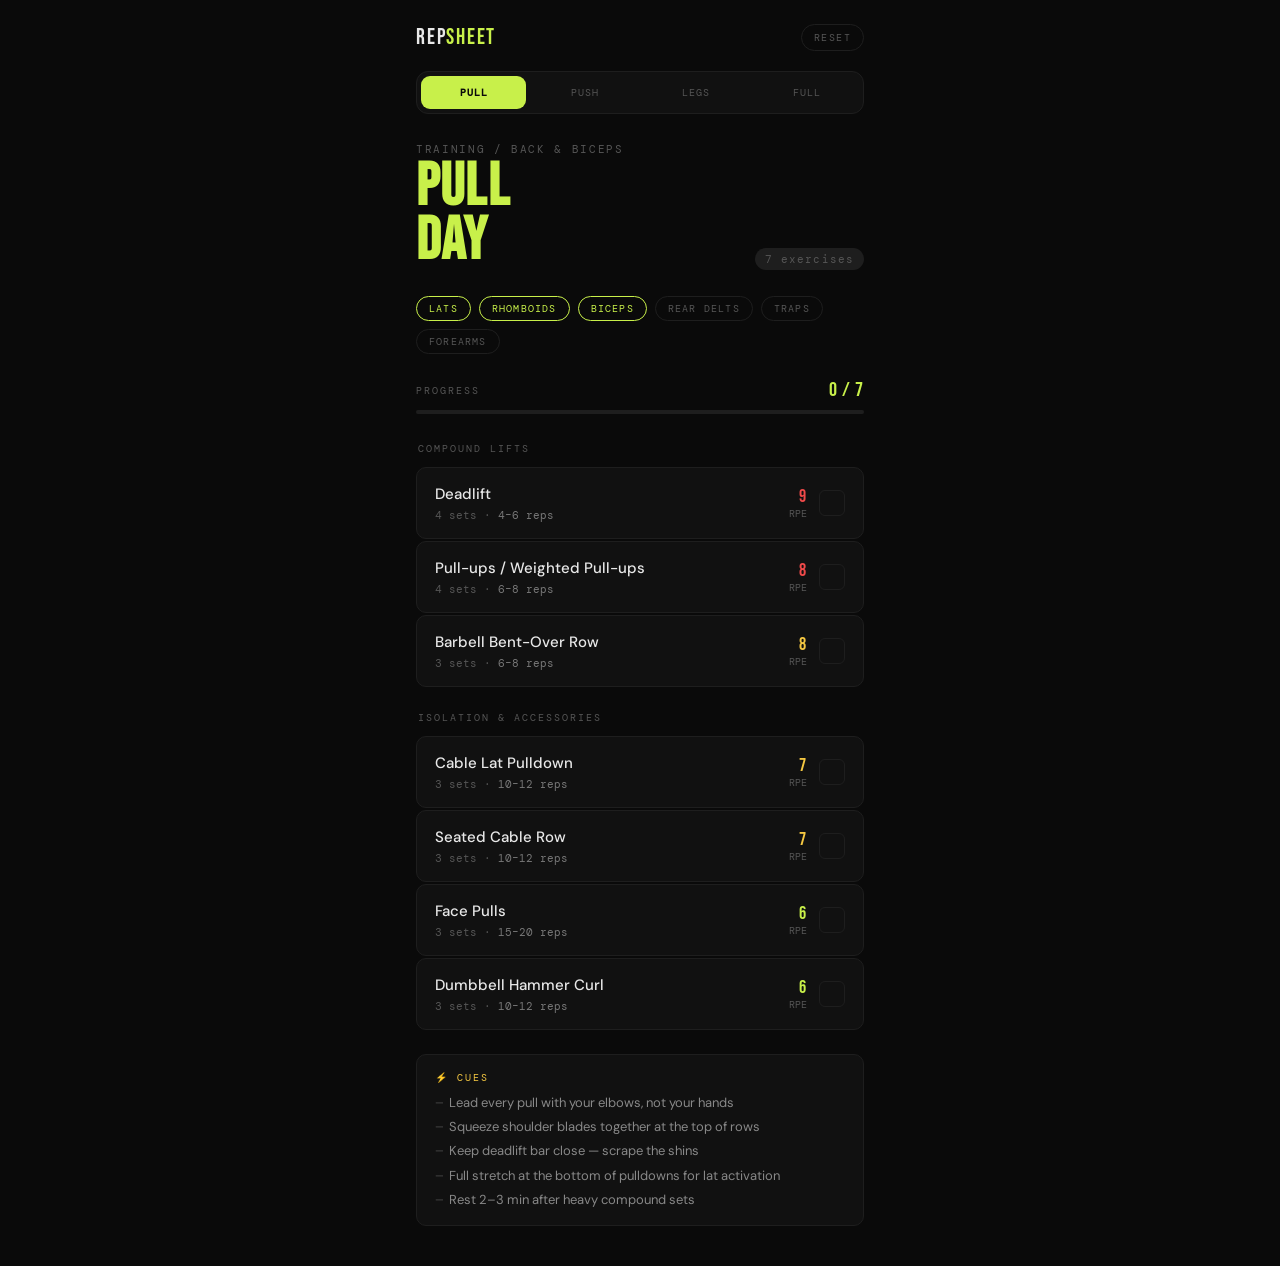
==== index.html @ 0d7b7582 "Initial commit" ====
<!DOCTYPE html>
<html lang="en">
<head>
<meta charset="UTF-8">
<meta name="viewport" content="width=device-width, initial-scale=1.0, viewport-fit=cover, user-scalable=no">
<meta name="theme-color" content="#0a0a0a">
<meta name="apple-mobile-web-app-capable" content="yes">
<meta name="apple-mobile-web-app-status-bar-style" content="black-translucent">
<meta name="apple-mobile-web-app-title" content="Rep Sheet">
<title>Rep Sheet</title>
<link rel="manifest" href="manifest.json">
<link rel="apple-touch-icon" href="icons/icon-192.png">
<link href="https://fonts.googleapis.com/css2?family=Bebas+Neue&family=DM+Mono:wght@400;500&family=DM+Sans:wght@300;400;500&display=swap" rel="stylesheet">
<style>
  :root {
    --bg: #0a0a0a;
    --card: #111111;
    --line: #1e1e1e;
    --accent: #c8f04a;
    --accent-full: #4ac8f0;
    --accent-push: #f07a4a;
    --accent-legs: #c44af0;
    --text: #e8e8e8;
    --muted: #555;
    --warm: #f5c842;
    --red: #f04a4a;
  }

  * { margin: 0; padding: 0; box-sizing: border-box; -webkit-tap-highlight-color: transparent; }

  html, body { overscroll-behavior-y: contain; }

  body {
    background: var(--bg);
    color: var(--text);
    font-family: 'DM Sans', sans-serif;
    min-height: 100vh;
    padding: max(24px, env(safe-area-inset-top)) 16px max(40px, env(safe-area-inset-bottom));
    max-width: 480px;
    margin: 0 auto;
  }

  /* Brand */
  .brand {
    display: flex;
    align-items: center;
    justify-content: space-between;
    margin-bottom: 20px;
    animation: fadeDown 0.4s ease both;
  }

  .brand-name {
    font-family: 'Bebas Neue', sans-serif;
    font-size: 22px;
    letter-spacing: 0.08em;
    color: var(--text);
  }

  .brand-name span { color: var(--accent); }

  .reset-btn {
    background: transparent;
    border: 1px solid var(--line);
    color: var(--muted);
    font-family: 'DM Mono', monospace;
    font-size: 10px;
    letter-spacing: 0.15em;
    padding: 6px 12px;
    border-radius: 20px;
    cursor: pointer;
    text-transform: uppercase;
    transition: all 0.2s;
  }

  .reset-btn:active { background: var(--card); }

  /* Tab switcher */
  .tab-switcher {
    display: flex;
    gap: 6px;
    margin-bottom: 28px;
    background: var(--card);
    border: 1px solid var(--line);
    border-radius: 12px;
    padding: 4px;
    animation: fadeDown 0.4s 0.05s ease both;
  }

  .tab-btn {
    flex: 1;
    padding: 10px 4px;
    border: none;
    border-radius: 9px;
    background: transparent;
    color: var(--muted);
    font-family: 'DM Mono', monospace;
    font-size: 10px;
    letter-spacing: 0.1em;
    text-transform: uppercase;
    cursor: pointer;
    transition: all 0.25s;
  }

  .tab-btn.active-pull { background: var(--accent); color: #0a0a0a; font-weight: 600; }
  .tab-btn.active-full { background: var(--accent-full); color: #0a0a0a; font-weight: 600; }
  .tab-btn.active-push { background: var(--accent-push); color: #0a0a0a; font-weight: 600; }
  .tab-btn.active-legs { background: var(--accent-legs); color: #0a0a0a; font-weight: 600; }

  .view { display: none; }
  .view.active { display: block; }

  .header {
    display: flex;
    justify-content: space-between;
    align-items: flex-end;
    margin-bottom: 28px;
    animation: fadeDown 0.5s 0.05s ease both;
  }

  .header-left .label {
    font-family: 'DM Mono', monospace;
    font-size: 11px;
    letter-spacing: 0.15em;
    color: var(--muted);
    text-transform: uppercase;
    margin-bottom: 4px;
  }

  .header-left h1 {
    font-family: 'Bebas Neue', sans-serif;
    font-size: 60px;
    line-height: 0.9;
    letter-spacing: 0.02em;
  }

  .pull-color { color: var(--accent); }
  .full-color { color: var(--accent-full); }
  .push-color { color: var(--accent-push); }
  .legs-color { color: var(--accent-legs); }

  .day-tag {
    font-family: 'DM Mono', monospace;
    font-size: 11px;
    letter-spacing: 0.1em;
    color: var(--muted);
    background: var(--line);
    padding: 4px 10px;
    border-radius: 20px;
  }

  .muscle-tags {
    display: flex;
    flex-wrap: wrap;
    gap: 8px;
    margin-bottom: 24px;
    animation: fadeDown 0.5s 0.1s ease both;
  }

  .tag {
    font-family: 'DM Mono', monospace;
    font-size: 10px;
    letter-spacing: 0.12em;
    text-transform: uppercase;
    padding: 5px 12px;
    border-radius: 20px;
    border: 1px solid var(--line);
    color: var(--muted);
  }

  .tag.pull-primary { border-color: var(--accent); color: var(--accent); }
  .tag.full-primary { border-color: var(--accent-full); color: var(--accent-full); }
  .tag.push-primary { border-color: var(--accent-push); color: var(--accent-push); }
  .tag.legs-primary { border-color: var(--accent-legs); color: var(--accent-legs); }

  .progress-bar-wrap {
    margin-bottom: 28px;
    animation: fadeUp 0.4s 0.15s ease both;
  }

  .progress-top {
    display: flex;
    justify-content: space-between;
    align-items: center;
    margin-bottom: 8px;
  }

  .progress-label {
    font-family: 'DM Mono', monospace;
    font-size: 10px;
    letter-spacing: 0.2em;
    text-transform: uppercase;
    color: var(--muted);
  }

  .progress-count {
    font-family: 'Bebas Neue', sans-serif;
    font-size: 20px;
    letter-spacing: 0.05em;
  }

  .progress-bar {
    height: 4px;
    background: var(--line);
    border-radius: 4px;
    overflow: hidden;
  }

  .progress-fill {
    height: 100%;
    border-radius: 4px;
    transition: width 0.4s cubic-bezier(0.34, 1.56, 0.64, 1);
    width: 0%;
  }

  .pull-fill { background: var(--accent); }
  .full-fill { background: var(--accent-full); }
  .push-fill { background: var(--accent-push); }
  .legs-fill { background: var(--accent-legs); }

  .section-label {
    font-family: 'DM Mono', monospace;
    font-size: 10px;
    letter-spacing: 0.2em;
    text-transform: uppercase;
    color: var(--muted);
    margin-bottom: 12px;
    padding-left: 2px;
  }

  .exercise-list {
    display: flex;
    flex-direction: column;
    gap: 2px;
    margin-bottom: 24px;
  }

  .exercise {
    background: var(--card);
    border: 1px solid var(--line);
    border-radius: 10px;
    padding: 16px 18px;
    display: flex;
    align-items: center;
    justify-content: space-between;
    cursor: pointer;
    transition: border-color 0.2s, background 0.2s, transform 0.1s;
    animation: fadeUp 0.4s ease both;
    position: relative;
    overflow: hidden;
  }

  .exercise:active { transform: scale(0.985); }

  .exercise::before {
    content: '';
    position: absolute;
    left: 0; top: 0; bottom: 0;
    width: 3px;
    opacity: 0;
    transition: opacity 0.2s;
  }

  .pull-exercise::before { background: var(--accent); }
  .full-exercise::before { background: var(--accent-full); }
  .push-exercise::before { background: var(--accent-push); }
  .legs-exercise::before { background: var(--accent-legs); }

  .exercise.done::before { opacity: 1; }

  .pull-exercise.done { background: #141a07; border-color: #2a3a0a; }
  .full-exercise.done { background: #071419; border-color: #0a2a38; }
  .push-exercise.done { background: #1a0f07; border-color: #3a200a; }
  .legs-exercise.done { background: #130719; border-color: #280a3a; }

  .exercise-info { flex: 1; }

  .exercise-name {
    font-size: 15px;
    font-weight: 500;
    margin-bottom: 4px;
    transition: color 0.2s;
  }

  .pull-exercise.done .exercise-name { color: var(--accent); }
  .full-exercise.done .exercise-name { color: var(--accent-full); }
  .push-exercise.done .exercise-name { color: var(--accent-push); }
  .legs-exercise.done .exercise-name { color: var(--accent-legs); }

  .exercise-meta {
    font-family: 'DM Mono', monospace;
    font-size: 11px;
    color: var(--muted);
  }

  .exercise-meta span { color: #777; }

  .exercise-right {
    display: flex;
    align-items: center;
    gap: 12px;
  }

  .rpe {
    font-family: 'DM Mono', monospace;
    font-size: 10px;
    color: var(--muted);
    text-align: right;
  }

  .rpe-val {
    display: block;
    font-size: 18px;
    font-family: 'Bebas Neue', sans-serif;
    letter-spacing: 0.05em;
  }

  .check {
    width: 26px;
    height: 26px;
    border: 1.5px solid var(--line);
    border-radius: 6px;
    display: flex;
    align-items: center;
    justify-content: center;
    transition: all 0.2s;
    flex-shrink: 0;
  }

  .pull-exercise.done .check { background: var(--accent); border-color: var(--accent); }
  .full-exercise.done .check { background: var(--accent-full); border-color: var(--accent-full); }
  .push-exercise.done .check { background: var(--accent-push); border-color: var(--accent-push); }
  .legs-exercise.done .check { background: var(--accent-legs); border-color: var(--accent-legs); }

  .check svg { opacity: 0; transition: opacity 0.2s; width: 14px; height: 14px; }
  .exercise.done .check svg { opacity: 1; }

  .tips {
    background: var(--card);
    border: 1px solid var(--line);
    border-radius: 10px;
    padding: 16px 18px;
    margin-top: 8px;
    animation: fadeUp 0.4s 0.55s ease both;
  }

  .tips-header {
    font-family: 'DM Mono', monospace;
    font-size: 10px;
    letter-spacing: 0.2em;
    text-transform: uppercase;
    color: var(--warm);
    margin-bottom: 10px;
  }

  .tips ul {
    list-style: none;
    display: flex;
    flex-direction: column;
    gap: 6px;
  }

  .tips li {
    font-size: 13px;
    color: #888;
    padding-left: 14px;
    position: relative;
    line-height: 1.4;
  }

  .tips li::before {
    content: '—';
    position: absolute;
    left: 0;
    color: var(--muted);
    font-size: 10px;
    top: 2px;
  }

  /* Install banner */
  .install-banner {
    position: fixed;
    bottom: 20px;
    left: 16px;
    right: 16px;
    max-width: 448px;
    margin: 0 auto;
    background: var(--card);
    border: 1px solid var(--accent);
    border-radius: 12px;
    padding: 14px 16px;
    display: none;
    align-items: center;
    justify-content: space-between;
    gap: 12px;
    animation: fadeUp 0.4s ease;
    z-index: 100;
    box-shadow: 0 8px 24px rgba(0,0,0,0.5);
  }

  .install-banner.show { display: flex; }

  .install-text {
    font-size: 12px;
    color: var(--text);
    line-height: 1.4;
    flex: 1;
  }

  .install-text strong { color: var(--accent); }

  .install-close {
    background: transparent;
    border: none;
    color: var(--muted);
    font-size: 18px;
    cursor: pointer;
    padding: 0 4px;
  }

  /* Offline indicator */
  .offline-pill {
    position: fixed;
    top: max(20px, env(safe-area-inset-top));
    left: 50%;
    transform: translateX(-50%) translateY(-60px);
    background: var(--warm);
    color: #0a0a0a;
    padding: 6px 14px;
    border-radius: 20px;
    font-family: 'DM Mono', monospace;
    font-size: 10px;
    letter-spacing: 0.15em;
    text-transform: uppercase;
    font-weight: 600;
    transition: transform 0.3s;
    z-index: 200;
  }

  .offline-pill.show { transform: translateX(-50%) translateY(0); }

  @keyframes fadeDown {
    from { opacity: 0; transform: translateY(-12px); }
    to { opacity: 1; transform: translateY(0); }
  }

  @keyframes fadeUp {
    from { opacity: 0; transform: translateY(12px); }
    to { opacity: 1; transform: translateY(0); }
  }
</style>
</head>
<body>

<div class="offline-pill" id="offlinePill">⚡ Offline</div>

<div class="brand">
  <div class="brand-name">REP<span>SHEET</span></div>
  <button class="reset-btn" onclick="resetCurrent()">Reset</button>
</div>

<div class="tab-switcher">
  <button class="tab-btn active-pull" id="pullTab" onclick="switchTab('pull')">Pull</button>
  <button class="tab-btn" id="pushTab" onclick="switchTab('push')">Push</button>
  <button class="tab-btn" id="legsTab" onclick="switchTab('legs')">Legs</button>
  <button class="tab-btn" id="fullTab" onclick="switchTab('full')">Full</button>
</div>

<!-- ===== PULL DAY ===== -->
<div class="view active" id="pullView">
  <div class="header">
    <div class="header-left">
      <div class="label">Training / Back & Biceps</div>
      <h1 class="pull-color">PULL<br>DAY</h1>
    </div>
    <div><span class="day-tag">7 exercises</span></div>
  </div>

  <div class="muscle-tags">
    <span class="tag pull-primary">Lats</span>
    <span class="tag pull-primary">Rhomboids</span>
    <span class="tag pull-primary">Biceps</span>
    <span class="tag">Rear Delts</span>
    <span class="tag">Traps</span>
    <span class="tag">Forearms</span>
  </div>

  <div class="progress-bar-wrap">
    <div class="progress-top">
      <span class="progress-label">Progress</span>
      <span class="progress-count pull-color" id="pullCount">0 / 7</span>
    </div>
    <div class="progress-bar"><div class="progress-fill pull-fill" id="pullFill"></div></div>
  </div>

  <div class="section-label">Compound Lifts</div>
  <div class="exercise-list">
    <div class="exercise pull-exercise" data-id="pull-1" onclick="toggle(this,'pull')">
      <div class="exercise-info"><div class="exercise-name">Deadlift</div><div class="exercise-meta">4 sets · <span>4–6 reps</span></div></div>
      <div class="exercise-right"><div class="rpe"><span class="rpe-val" style="color:var(--red)">9</span>RPE</div><div class="check"><svg viewBox="0 0 14 14" fill="none" stroke="#0a0a0a" stroke-width="2.5" stroke-linecap="round" stroke-linejoin="round"><polyline points="2,7 6,11 12,3"/></svg></div></div>
    </div>
    <div class="exercise pull-exercise" data-id="pull-2" onclick="toggle(this,'pull')">
      <div class="exercise-info"><div class="exercise-name">Pull-ups / Weighted Pull-ups</div><div class="exercise-meta">4 sets · <span>6–8 reps</span></div></div>
      <div class="exercise-right"><div class="rpe"><span class="rpe-val" style="color:var(--red)">8</span>RPE</div><div class="check"><svg viewBox="0 0 14 14" fill="none" stroke="#0a0a0a" stroke-width="2.5" stroke-linecap="round" stroke-linejoin="round"><polyline points="2,7 6,11 12,3"/></svg></div></div>
    </div>
    <div class="exercise pull-exercise" data-id="pull-3" onclick="toggle(this,'pull')">
      <div class="exercise-info"><div class="exercise-name">Barbell Bent-Over Row</div><div class="exercise-meta">3 sets · <span>6–8 reps</span></div></div>
      <div class="exercise-right"><div class="rpe"><span class="rpe-val" style="color:var(--warm)">8</span>RPE</div><div class="check"><svg viewBox="0 0 14 14" fill="none" stroke="#0a0a0a" stroke-width="2.5" stroke-linecap="round" stroke-linejoin="round"><polyline points="2,7 6,11 12,3"/></svg></div></div>
    </div>
  </div>

  <div class="section-label">Isolation & Accessories</div>
  <div class="exercise-list">
    <div class="exercise pull-exercise" data-id="pull-4" onclick="toggle(this,'pull')" style="animation-delay:0.30s">
      <div class="exercise-info"><div class="exercise-name">Cable Lat Pulldown</div><div class="exercise-meta">3 sets · <span>10–12 reps</span></div></div>
      <div class="exercise-right"><div class="rpe"><span class="rpe-val" style="color:var(--warm)">7</span>RPE</div><div class="check"><svg viewBox="0 0 14 14" fill="none" stroke="#0a0a0a" stroke-width="2.5" stroke-linecap="round" stroke-linejoin="round"><polyline points="2,7 6,11 12,3"/></svg></div></div>
    </div>
    <div class="exercise pull-exercise" data-id="pull-5" onclick="toggle(this,'pull')" style="animation-delay:0.35s">
      <div class="exercise-info"><div class="exercise-name">Seated Cable Row</div><div class="exercise-meta">3 sets · <span>10–12 reps</span></div></div>
      <div class="exercise-right"><div class="rpe"><span class="rpe-val" style="color:var(--warm)">7</span>RPE</div><div class="check"><svg viewBox="0 0 14 14" fill="none" stroke="#0a0a0a" stroke-width="2.5" stroke-linecap="round" stroke-linejoin="round"><polyline points="2,7 6,11 12,3"/></svg></div></div>
    </div>
    <div class="exercise pull-exercise" data-id="pull-6" onclick="toggle(this,'pull')" style="animation-delay:0.40s">
      <div class="exercise-info"><div class="exercise-name">Face Pulls</div><div class="exercise-meta">3 sets · <span>15–20 reps</span></div></div>
      <div class="exercise-right"><div class="rpe"><span class="rpe-val" style="color:var(--accent)">6</span>RPE</div><div class="check"><svg viewBox="0 0 14 14" fill="none" stroke="#0a0a0a" stroke-width="2.5" stroke-linecap="round" stroke-linejoin="round"><polyline points="2,7 6,11 12,3"/></svg></div></div>
    </div>
    <div class="exercise pull-exercise" data-id="pull-7" onclick="toggle(this,'pull')" style="animation-delay:0.45s">
      <div class="exercise-info"><div class="exercise-name">Dumbbell Hammer Curl</div><div class="exercise-meta">3 sets · <span>10–12 reps</span></div></div>
      <div class="exercise-right"><div class="rpe"><span class="rpe-val" style="color:var(--accent)">6</span>RPE</div><div class="check"><svg viewBox="0 0 14 14" fill="none" stroke="#0a0a0a" stroke-width="2.5" stroke-linecap="round" stroke-linejoin="round"><polyline points="2,7 6,11 12,3"/></svg></div></div>
    </div>
  </div>

  <div class="tips">
    <div class="tips-header">⚡ Cues</div>
    <ul>
      <li>Lead every pull with your elbows, not your hands</li>
      <li>Squeeze shoulder blades together at the top of rows</li>
      <li>Keep deadlift bar close — scrape the shins</li>
      <li>Full stretch at the bottom of pulldowns for lat activation</li>
      <li>Rest 2–3 min after heavy compound sets</li>
    </ul>
  </div>
</div>

<!-- ===== PUSH DAY ===== -->
<div class="view" id="pushView">
  <div class="header">
    <div class="header-left">
      <div class="label">Training / Chest, Shoulders & Triceps</div>
      <h1 class="push-color">PUSH<br>DAY</h1>
    </div>
    <div><span class="day-tag">7 exercises</span></div>
  </div>

  <div class="muscle-tags">
    <span class="tag push-primary">Chest</span>
    <span class="tag push-primary">Front Delts</span>
    <span class="tag push-primary">Triceps</span>
    <span class="tag">Side Delts</span>
    <span class="tag">Serratus</span>
  </div>

  <div class="progress-bar-wrap">
    <div class="progress-top">
      <span class="progress-label">Progress</span>
      <span class="progress-count push-color" id="pushCount">0 / 7</span>
    </div>
    <div class="progress-bar"><div class="progress-fill push-fill" id="pushFill"></div></div>
  </div>

  <div class="section-label">Compound Lifts</div>
  <div class="exercise-list">
    <div class="exercise push-exercise" data-id="push-1" onclick="toggle(this,'push')">
      <div class="exercise-info"><div class="exercise-name">Barbell Bench Press</div><div class="exercise-meta">4 sets · <span>4–6 reps</span></div></div>
      <div class="exercise-right"><div class="rpe"><span class="rpe-val" style="color:var(--red)">9</span>RPE</div><div class="check"><svg viewBox="0 0 14 14" fill="none" stroke="#0a0a0a" stroke-width="2.5" stroke-linecap="round" stroke-linejoin="round"><polyline points="2,7 6,11 12,3"/></svg></div></div>
    </div>
    <div class="exercise push-exercise" data-id="push-2" onclick="toggle(this,'push')">
      <div class="exercise-info"><div class="exercise-name">Overhead Press (Barbell)</div><div class="exercise-meta">4 sets · <span>5–7 reps</span></div></div>
      <div class="exercise-right"><div class="rpe"><span class="rpe-val" style="color:var(--red)">8</span>RPE</div><div class="check"><svg viewBox="0 0 14 14" fill="none" stroke="#0a0a0a" stroke-width="2.5" stroke-linecap="round" stroke-linejoin="round"><polyline points="2,7 6,11 12,3"/></svg></div></div>
    </div>
    <div class="exercise push-exercise" data-id="push-3" onclick="toggle(this,'push')">
      <div class="exercise-info"><div class="exercise-name">Incline Dumbbell Press</div><div class="exercise-meta">3 sets · <span>8–10 reps</span></div></div>
      <div class="exercise-right"><div class="rpe"><span class="rpe-val" style="color:var(--warm)">8</span>RPE</div><div class="check"><svg viewBox="0 0 14 14" fill="none" stroke="#0a0a0a" stroke-width="2.5" stroke-linecap="round" stroke-linejoin="round"><polyline points="2,7 6,11 12,3"/></svg></div></div>
    </div>
  </div>

  <div class="section-label">Isolation & Accessories</div>
  <div class="exercise-list">
    <div class="exercise push-exercise" data-id="push-4" onclick="toggle(this,'push')" style="animation-delay:0.30s">
      <div class="exercise-info"><div class="exercise-name">Cable Chest Fly</div><div class="exercise-meta">3 sets · <span>12–15 reps</span></div></div>
      <div class="exercise-right"><div class="rpe"><span class="rpe-val" style="color:var(--warm)">7</span>RPE</div><div class="check"><svg viewBox="0 0 14 14" fill="none" stroke="#0a0a0a" stroke-width="2.5" stroke-linecap="round" stroke-linejoin="round"><polyline points="2,7 6,11 12,3"/></svg></div></div>
    </div>
    <div class="exercise push-exercise" data-id="push-5" onclick="toggle(this,'push')" style="animation-delay:0.35s">
      <div class="exercise-info"><div class="exercise-name">Dumbbell Lateral Raise</div><div class="exercise-meta">3 sets · <span>15–20 reps</span></div></div>
      <div class="exercise-right"><div class="rpe"><span class="rpe-val" style="color:var(--accent-push)">6</span>RPE</div><div class="check"><svg viewBox="0 0 14 14" fill="none" stroke="#0a0a0a" stroke-width="2.5" stroke-linecap="round" stroke-linejoin="round"><polyline points="2,7 6,11 12,3"/></svg></div></div>
    </div>
    <div class="exercise push-exercise" data-id="push-6" onclick="toggle(this,'push')" style="animation-delay:0.40s">
      <div class="exercise-info"><div class="exercise-name">Skull Crushers (EZ Bar)</div><div class="exercise-meta">3 sets · <span>10–12 reps</span></div></div>
      <div class="exercise-right"><div class="rpe"><span class="rpe-val" style="color:var(--accent-push)">7</span>RPE</div><div class="check"><svg viewBox="0 0 14 14" fill="none" stroke="#0a0a0a" stroke-width="2.5" stroke-linecap="round" stroke-linejoin="round"><polyline points="2,7 6,11 12,3"/></svg></div></div>
    </div>
    <div class="exercise push-exercise" data-id="push-7" onclick="toggle(this,'push')" style="animation-delay:0.45s">
      <div class="exercise-info"><div class="exercise-name">Cable Tricep Pushdown</div><div class="exercise-meta">3 sets · <span>12–15 reps</span></div></div>
      <div class="exercise-right"><div class="rpe"><span class="rpe-val" style="color:var(--accent-push)">6</span>RPE</div><div class="check"><svg viewBox="0 0 14 14" fill="none" stroke="#0a0a0a" stroke-width="2.5" stroke-linecap="round" stroke-linejoin="round"><polyline points="2,7 6,11 12,3"/></svg></div></div>
    </div>
  </div>

  <div class="tips">
    <div class="tips-header">⚡ Cues</div>
    <ul>
      <li>Bench first — chest and shoulders are freshest at the start</li>
      <li>OHP before isolation — it's still a big compound, needs full focus</li>
      <li>Retract and depress your scapula on all pressing movements</li>
      <li>Slow the eccentric on skull crushers — control the weight down</li>
      <li>Keep lateral raises strict — no swinging, lead with the elbow</li>
    </ul>
  </div>
</div>

<!-- ===== LEG DAY ===== -->
<div class="view" id="legsView">
  <div class="header">
    <div class="header-left">
      <div class="label">Training / Quads, Hamstrings & Glutes</div>
      <h1 class="legs-color">LEG<br>DAY</h1>
    </div>
    <div><span class="day-tag">7 exercises</span></div>
  </div>

  <div class="muscle-tags">
    <span class="tag legs-primary">Quads</span>
    <span class="tag legs-primary">Hamstrings</span>
    <span class="tag legs-primary">Glutes</span>
    <span class="tag">Calves</span>
    <span class="tag">Adductors</span>
    <span class="tag">Core</span>
  </div>

  <div class="progress-bar-wrap">
    <div class="progress-top">
      <span class="progress-label">Progress</span>
      <span class="progress-count legs-color" id="legsCount">0 / 7</span>
    </div>
    <div class="progress-bar"><div class="progress-fill legs-fill" id="legsFill"></div></div>
  </div>

  <div class="section-label">Compound Lifts</div>
  <div class="exercise-list">
    <div class="exercise legs-exercise" data-id="legs-1" onclick="toggle(this,'legs')">
      <div class="exercise-info"><div class="exercise-name">Barbell Back Squat</div><div class="exercise-meta">4 sets · <span>4–6 reps</span></div></div>
      <div class="exercise-right"><div class="rpe"><span class="rpe-val" style="color:var(--red)">9</span>RPE</div><div class="check"><svg viewBox="0 0 14 14" fill="none" stroke="#0a0a0a" stroke-width="2.5" stroke-linecap="round" stroke-linejoin="round"><polyline points="2,7 6,11 12,3"/></svg></div></div>
    </div>
    <div class="exercise legs-exercise" data-id="legs-2" onclick="toggle(this,'legs')">
      <div class="exercise-info"><div class="exercise-name">Romanian Deadlift</div><div class="exercise-meta">4 sets · <span>6–8 reps</span></div></div>
      <div class="exercise-right"><div class="rpe"><span class="rpe-val" style="color:var(--red)">8</span>RPE</div><div class="check"><svg viewBox="0 0 14 14" fill="none" stroke="#0a0a0a" stroke-width="2.5" stroke-linecap="round" stroke-linejoin="round"><polyline points="2,7 6,11 12,3"/></svg></div></div>
    </div>
    <div class="exercise legs-exercise" data-id="legs-3" onclick="toggle(this,'legs')">
      <div class="exercise-info"><div class="exercise-name">Bulgarian Split Squat</div><div class="exercise-meta">3 sets · <span>8–10 reps each leg</span></div></div>
      <div class="exercise-right"><div class="rpe"><span class="rpe-val" style="color:var(--warm)">8</span>RPE</div><div class="check"><svg viewBox="0 0 14 14" fill="none" stroke="#0a0a0a" stroke-width="2.5" stroke-linecap="round" stroke-linejoin="round"><polyline points="2,7 6,11 12,3"/></svg></div></div>
    </div>
  </div>

  <div class="section-label">Isolation & Accessories</div>
  <div class="exercise-list">
    <div class="exercise legs-exercise" data-id="legs-4" onclick="toggle(this,'legs')" style="animation-delay:0.30s">
      <div class="exercise-info"><div class="exercise-name">Leg Press</div><div class="exercise-meta">3 sets · <span>10–12 reps</span></div></div>
      <div class="exercise-right"><div class="rpe"><span class="rpe-val" style="color:var(--warm)">7</span>RPE</div><div class="check"><svg viewBox="0 0 14 14" fill="none" stroke="#0a0a0a" stroke-width="2.5" stroke-linecap="round" stroke-linejoin="round"><polyline points="2,7 6,11 12,3"/></svg></div></div>
    </div>
    <div class="exercise legs-exercise" data-id="legs-5" onclick="toggle(this,'legs')" style="animation-delay:0.35s">
      <div class="exercise-info"><div class="exercise-name">Leg Curl (Machine)</div><div class="exercise-meta">3 sets · <span>10–12 reps</span></div></div>
      <div class="exercise-right"><div class="rpe"><span class="rpe-val" style="color:var(--accent-legs)">7</span>RPE</div><div class="check"><svg viewBox="0 0 14 14" fill="none" stroke="#0a0a0a" stroke-width="2.5" stroke-linecap="round" stroke-linejoin="round"><polyline points="2,7 6,11 12,3"/></svg></div></div>
    </div>
    <div class="exercise legs-exercise" data-id="legs-6" onclick="toggle(this,'legs')" style="animation-delay:0.40s">
      <div class="exercise-info"><div class="exercise-name">Leg Extension (Machine)</div><div class="exercise-meta">3 sets · <span>12–15 reps</span></div></div>
      <div class="exercise-right"><div class="rpe"><span class="rpe-val" style="color:var(--accent-legs)">6</span>RPE</div><div class="check"><svg viewBox="0 0 14 14" fill="none" stroke="#0a0a0a" stroke-width="2.5" stroke-linecap="round" stroke-linejoin="round"><polyline points="2,7 6,11 12,3"/></svg></div></div>
    </div>
    <div class="exercise legs-exercise" data-id="legs-7" onclick="toggle(this,'legs')" style="animation-delay:0.45s">
      <div class="exercise-info"><div class="exercise-name">Standing Calf Raise</div><div class="exercise-meta">4 sets · <span>15–20 reps</span></div></div>
      <div class="exercise-right"><div class="rpe"><span class="rpe-val" style="color:var(--accent-legs)">6</span>RPE</div><div class="check"><svg viewBox="0 0 14 14" fill="none" stroke="#0a0a0a" stroke-width="2.5" stroke-linecap="round" stroke-linejoin="round"><polyline points="2,7 6,11 12,3"/></svg></div></div>
    </div>
  </div>

  <div class="tips">
    <div class="tips-header">⚡ Cues</div>
    <ul>
      <li>Squat first — heaviest and most technical, needs a fresh CNS</li>
      <li>RDL second — hinge pattern, still compound but less quad demand</li>
      <li>Drive knees out on squat — don't let them cave inward</li>
      <li>Feel the stretch in your hamstrings at the bottom of RDLs</li>
      <li>Full range on calf raises — don't bounce, pause at the bottom</li>
    </ul>
  </div>
</div>

<!-- ===== FULL BODY ===== -->
<div class="view" id="fullView">
  <div class="header">
    <div class="header-left">
      <div class="label">Training / All Muscle Groups</div>
      <h1 class="full-color">FULL<br>BODY</h1>
    </div>
    <div><span class="day-tag">8 exercises</span></div>
  </div>

  <div class="muscle-tags">
    <span class="tag full-primary">Quads</span>
    <span class="tag full-primary">Chest</span>
    <span class="tag full-primary">Back</span>
    <span class="tag full-primary">Shoulders</span>
    <span class="tag">Hamstrings</span>
    <span class="tag">Glutes</span>
    <span class="tag">Arms</span>
    <span class="tag">Core</span>
  </div>

  <div class="progress-bar-wrap">
    <div class="progress-top">
      <span class="progress-label">Progress</span>
      <span class="progress-count full-color" id="fullCount">0 / 8</span>
    </div>
    <div class="progress-bar"><div class="progress-fill full-fill" id="fullFill"></div></div>
  </div>

  <div class="section-label">Big Compounds First</div>
  <div class="exercise-list">
    <div class="exercise full-exercise" data-id="full-1" onclick="toggle(this,'full')">
      <div class="exercise-info"><div class="exercise-name">Barbell Back Squat</div><div class="exercise-meta">4 sets · <span>4–6 reps</span></div></div>
      <div class="exercise-right"><div class="rpe"><span class="rpe-val" style="color:var(--red)">9</span>RPE</div><div class="check"><svg viewBox="0 0 14 14" fill="none" stroke="#0a0a0a" stroke-width="2.5" stroke-linecap="round" stroke-linejoin="round"><polyline points="2,7 6,11 12,3"/></svg></div></div>
    </div>
    <div class="exercise full-exercise" data-id="full-2" onclick="toggle(this,'full')">
      <div class="exercise-info"><div class="exercise-name">Barbell Bench Press</div><div class="exercise-meta">4 sets · <span>5–7 reps</span></div></div>
      <div class="exercise-right"><div class="rpe"><span class="rpe-val" style="color:var(--red)">8</span>RPE</div><div class="check"><svg viewBox="0 0 14 14" fill="none" stroke="#0a0a0a" stroke-width="2.5" stroke-linecap="round" stroke-linejoin="round"><polyline points="2,7 6,11 12,3"/></svg></div></div>
    </div>
    <div class="exercise full-exercise" data-id="full-3" onclick="toggle(this,'full')">
      <div class="exercise-info"><div class="exercise-name">Barbell Romanian Deadlift</div><div class="exercise-meta">3 sets · <span>6–8 reps</span></div></div>
      <div class="exercise-right"><div class="rpe"><span class="rpe-val" style="color:var(--red)">8</span>RPE</div><div class="check"><svg viewBox="0 0 14 14" fill="none" stroke="#0a0a0a" stroke-width="2.5" stroke-linecap="round" stroke-linejoin="round"><polyline points="2,7 6,11 12,3"/></svg></div></div>
    </div>
  </div>

  <div class="section-label">Secondary Compounds</div>
  <div class="exercise-list">
    <div class="exercise full-exercise" data-id="full-4" onclick="toggle(this,'full')" style="animation-delay:0.30s">
      <div class="exercise-info"><div class="exercise-name">Pull-ups or Lat Pulldown</div><div class="exercise-meta">3 sets · <span>6–10 reps</span></div></div>
      <div class="exercise-right"><div class="rpe"><span class="rpe-val" style="color:var(--warm)">7</span>RPE</div><div class="check"><svg viewBox="0 0 14 14" fill="none" stroke="#0a0a0a" stroke-width="2.5" stroke-linecap="round" stroke-linejoin="round"><polyline points="2,7 6,11 12,3"/></svg></div></div>
    </div>
    <div class="exercise full-exercise" data-id="full-5" onclick="toggle(this,'full')" style="animation-delay:0.35s">
      <div class="exercise-info"><div class="exercise-name">Dumbbell Shoulder Press</div><div class="exercise-meta">3 sets · <span>8–10 reps</span></div></div>
      <div class="exercise-right"><div class="rpe"><span class="rpe-val" style="color:var(--warm)">7</span>RPE</div><div class="check"><svg viewBox="0 0 14 14" fill="none" stroke="#0a0a0a" stroke-width="2.5" stroke-linecap="round" stroke-linejoin="round"><polyline points="2,7 6,11 12,3"/></svg></div></div>
    </div>
  </div>

  <div class="section-label">Accessories & Finishers</div>
  <div class="exercise-list">
    <div class="exercise full-exercise" data-id="full-6" onclick="toggle(this,'full')" style="animation-delay:0.40s">
      <div class="exercise-info"><div class="exercise-name">Leg Press</div><div class="exercise-meta">3 sets · <span>10–12 reps</span></div></div>
      <div class="exercise-right"><div class="rpe"><span class="rpe-val" style="color:var(--accent-full)">7</span>RPE</div><div class="check"><svg viewBox="0 0 14 14" fill="none" stroke="#0a0a0a" stroke-width="2.5" stroke-linecap="round" stroke-linejoin="round"><polyline points="2,7 6,11 12,3"/></svg></div></div>
    </div>
    <div class="exercise full-exercise" data-id="full-7" onclick="toggle(this,'full')" style="animation-delay:0.45s">
      <div class="exercise-info"><div class="exercise-name">Cable Tricep Pushdown</div><div class="exercise-meta">3 sets · <span>12–15 reps</span></div></div>
      <div class="exercise-right"><div class="rpe"><span class="rpe-val" style="color:var(--accent-full)">6</span>RPE</div><div class="check"><svg viewBox="0 0 14 14" fill="none" stroke="#0a0a0a" stroke-width="2.5" stroke-linecap="round" stroke-linejoin="round"><polyline points="2,7 6,11 12,3"/></svg></div></div>
    </div>
    <div class="exercise full-exercise" data-id="full-8" onclick="toggle(this,'full')" style="animation-delay:0.50s">
      <div class="exercise-info"><div class="exercise-name">Plank</div><div class="exercise-meta">3 sets · <span>45–60 sec hold</span></div></div>
      <div class="exercise-right"><div class="rpe"><span class="rpe-val" style="color:var(--accent-full)">6</span>RPE</div><div class="check"><svg viewBox="0 0 14 14" fill="none" stroke="#0a0a0a" stroke-width="2.5" stroke-linecap="round" stroke-linejoin="round"><polyline points="2,7 6,11 12,3"/></svg></div></div>
    </div>
  </div>

  <div class="tips">
    <div class="tips-header">⚡ Cues</div>
    <ul>
      <li>Squat first — it's the most demanding, needs freshest CNS</li>
      <li>Bench and RDL alternate push/pull to keep rest efficient</li>
      <li>Brace your core on every compound — treat it like a belt</li>
      <li>Full body days = moderate weight, perfect form, no ego</li>
      <li>Rest 90 sec between accessories, 2–3 min after big lifts</li>
    </ul>
  </div>
</div>

<!-- Install prompt -->
<div class="install-banner" id="installBanner">
  <div class="install-text">
    <strong>Install Rep Sheet</strong><br>
    Tap Share → Add to Home Screen
  </div>
  <button class="install-close" onclick="hideInstall()">✕</button>
</div>

<script>
  const totals = { pull: 7, push: 7, legs: 7, full: 8 };
  const types = ['pull', 'push', 'legs', 'full'];
  const STORAGE_KEY = 'repsheet-v1';
  const TAB_KEY = 'repsheet-tab-v1';
  const INSTALL_DISMISSED_KEY = 'repsheet-install-dismissed';

  // ------- Persistence -------
  function loadState() {
    try {
      const raw = localStorage.getItem(STORAGE_KEY);
      return raw ? JSON.parse(raw) : {};
    } catch (e) { return {}; }
  }

  function saveState(state) {
    try { localStorage.setItem(STORAGE_KEY, JSON.stringify(state)); } catch (e) {}
  }

  let state = loadState();

  // ------- Restore on load -------
  function restore() {
    document.querySelectorAll('.exercise').forEach(el => {
      const id = el.dataset.id;
      if (state[id]) el.classList.add('done');
    });
    types.forEach(updateProgress);
  }

  // ------- Tabs -------
  function switchTab(tab) {
    types.forEach(t => {
      document.getElementById(t + 'View').classList.toggle('active', t === tab);
      document.getElementById(t + 'Tab').className = 'tab-btn' + (t === tab ? ` active-${t}` : '');
    });
    try { localStorage.setItem(TAB_KEY, tab); } catch (e) {}
  }

  // ------- Toggle exercise -------
  function toggle(el, type) {
    el.classList.toggle('done');
    const id = el.dataset.id;
    if (el.classList.contains('done')) state[id] = true;
    else delete state[id];
    saveState(state);
    updateProgress(type);
    // haptic on supported devices
    if (window.navigator.vibrate) window.navigator.vibrate(10);
  }

  function updateProgress(type) {
    const done = document.querySelectorAll(`#${type}View .exercise.done`).length;
    document.getElementById(`${type}Count`).textContent = `${done} / ${totals[type]}`;
    document.getElementById(`${type}Fill`).style.width = `${(done / totals[type]) * 100}%`;
  }

  function resetCurrent() {
    const active = document.querySelector('.view.active');
    if (!active) return;
    const type = active.id.replace('View', '');
    if (!confirm(`Reset ${type.toUpperCase()} progress?`)) return;
    active.querySelectorAll('.exercise.done').forEach(el => {
      el.classList.remove('done');
      delete state[el.dataset.id];
    });
    saveState(state);
    updateProgress(type);
  }

  // ------- Offline indicator -------
  function updateOnline() {
    document.getElementById('offlinePill').classList.toggle('show', !navigator.onLine);
  }
  window.addEventListener('online', updateOnline);
  window.addEventListener('offline', updateOnline);

  // ------- Install banner (iOS) -------
  function isIos() {
    return /iphone|ipad|ipod/i.test(navigator.userAgent);
  }
  function isStandalone() {
    return window.matchMedia('(display-mode: standalone)').matches || window.navigator.standalone === true;
  }
  function hideInstall() {
    document.getElementById('installBanner').classList.remove('show');
    try { localStorage.setItem(INSTALL_DISMISSED_KEY, '1'); } catch (e) {}
  }
  function maybeShowInstall() {
    const dismissed = localStorage.getItem(INSTALL_DISMISSED_KEY);
    if (isIos() && !isStandalone() && !dismissed) {
      setTimeout(() => document.getElementById('installBanner').classList.add('show'), 1500);
    }
  }

  // ------- Boot -------
  restore();
  const savedTab = (() => { try { return localStorage.getItem(TAB_KEY); } catch(e) { return null; } })();
  if (savedTab && types.includes(savedTab)) switchTab(savedTab);
  updateOnline();
  maybeShowInstall();

  // Register service worker
  if ('serviceWorker' in navigator) {
    window.addEventListener('load', () => {
      navigator.serviceWorker.register('sw.js').catch(() => {});
    });
  }
</script>
</body>
</html>
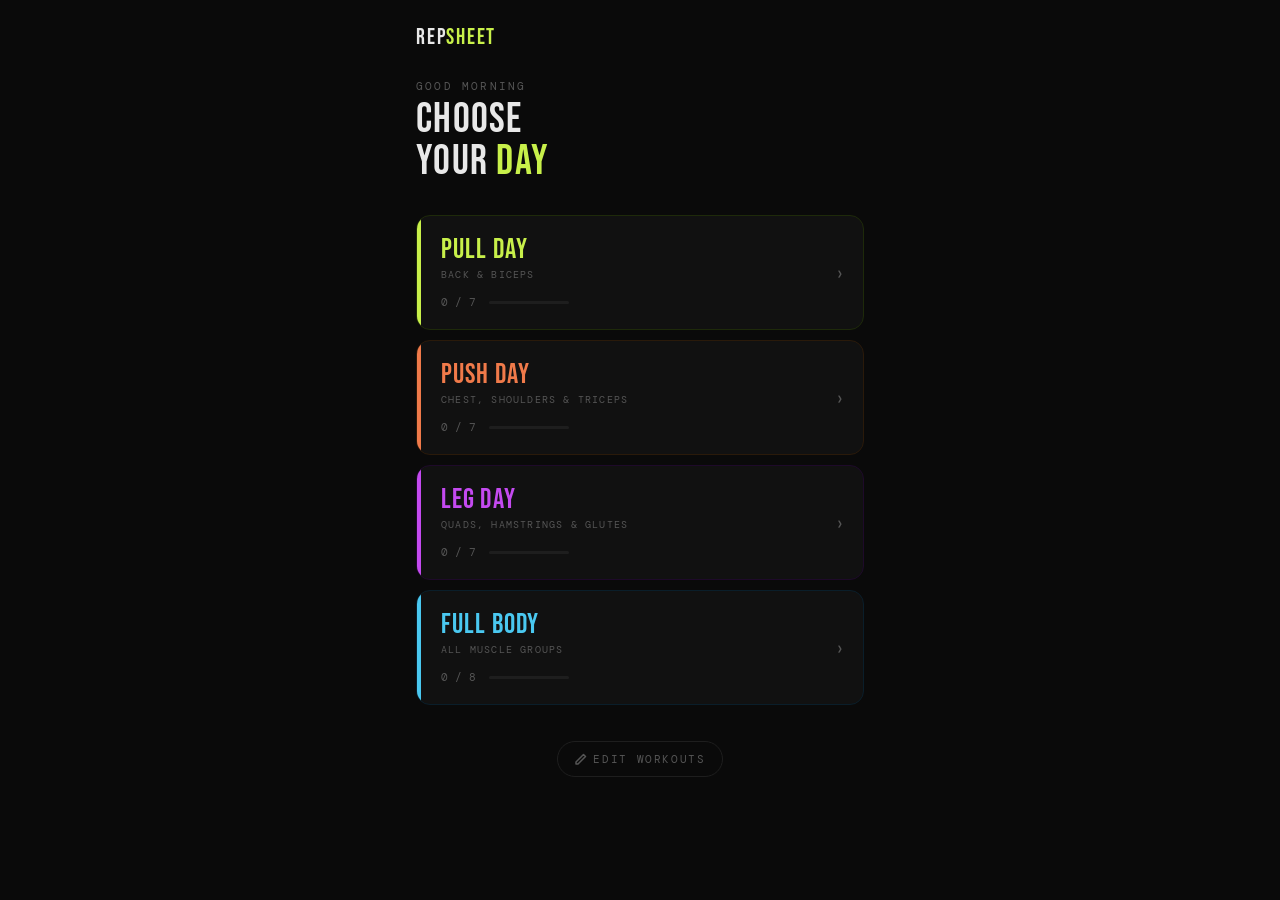
==== commit f8dbff6e: "massive update" ====
--- a/index.html
+++ b/index.html
@@ -10,443 +10,158 @@
 <title>Rep Sheet</title>
 <link rel="manifest" href="manifest.json">
 <link rel="apple-touch-icon" href="icons/icon-192.png">
-<link href="https://fonts.googleapis.com/css2?family=Bebas+Neue&family=DM+Mono:wght@400;500&family=DM+Sans:wght@300;400;500&display=swap" rel="stylesheet">
+<link rel="stylesheet" href="css/style.css">
 <style>
-  :root {
-    --bg: #0a0a0a;
-    --card: #111111;
-    --line: #1e1e1e;
-    --accent: #c8f04a;
-    --accent-full: #4ac8f0;
-    --accent-push: #f07a4a;
-    --accent-legs: #c44af0;
-    --text: #e8e8e8;
-    --muted: #555;
-    --warm: #f5c842;
-    --red: #f04a4a;
-  }
-
-  * { margin: 0; padding: 0; box-sizing: border-box; -webkit-tap-highlight-color: transparent; }
-
-  html, body { overscroll-behavior-y: contain; }
-
-  body {
-    background: var(--bg);
+  .home-greeting {
+    margin-bottom: 32px;
+    animation: fadeDown 0.4s 0.05s ease both;
+  }
+  .greeting-label {
+    font-family: 'DM Mono', monospace;
+    font-size: 11px;
+    letter-spacing: 0.2em;
+    text-transform: uppercase;
+    color: var(--muted);
+    margin-bottom: 6px;
+  }
+  .greeting-headline {
+    font-family: 'Bebas Neue', sans-serif;
+    font-size: 42px;
+    line-height: 1;
+    letter-spacing: 0.03em;
     color: var(--text);
-    font-family: 'DM Sans', sans-serif;
-    min-height: 100vh;
-    padding: max(24px, env(safe-area-inset-top)) 16px max(40px, env(safe-area-inset-bottom));
-    max-width: 480px;
-    margin: 0 auto;
-  }
-
-  /* Brand */
-  .brand {
+  }
+  .greeting-headline span { color: var(--accent); }
+
+  /* Day cards */
+  .day-cards {
+    display: flex;
+    flex-direction: column;
+    gap: 10px;
+    margin-bottom: 32px;
+  }
+
+  .day-card {
+    background: var(--card);
+    border: 1px solid var(--line);
+    border-radius: 14px;
+    padding: 20px 20px 20px 24px;
     display: flex;
     align-items: center;
     justify-content: space-between;
-    margin-bottom: 20px;
-    animation: fadeDown 0.4s ease both;
-  }
-
-  .brand-name {
+    cursor: pointer;
+    text-decoration: none;
+    position: relative;
+    overflow: hidden;
+    transition: border-color 0.2s, transform 0.1s;
+    animation: fadeUp 0.4s ease both;
+  }
+  .day-card:nth-child(1) { animation-delay: 0.08s; }
+  .day-card:nth-child(2) { animation-delay: 0.14s; }
+  .day-card:nth-child(3) { animation-delay: 0.20s; }
+  .day-card:nth-child(4) { animation-delay: 0.26s; }
+
+  .day-card:active { transform: scale(0.985); }
+
+  .day-card::before {
+    content: '';
+    position: absolute;
+    left: 0; top: 0; bottom: 0;
+    width: 4px;
+  }
+  .day-card.pull::before  { background: var(--accent); }
+  .day-card.push::before  { background: var(--accent-push); }
+  .day-card.legs::before  { background: var(--accent-legs); }
+  .day-card.full::before  { background: var(--accent-full); }
+
+  .day-card.pull  { border-color: #1e2a0a; }
+  .day-card.push  { border-color: #2a1a0a; }
+  .day-card.legs  { border-color: #1e0a2a; }
+  .day-card.full  { border-color: #0a1e2a; }
+
+  .day-card-left { flex: 1; }
+
+  .day-card-name {
     font-family: 'Bebas Neue', sans-serif;
-    font-size: 22px;
-    letter-spacing: 0.08em;
-    color: var(--text);
-  }
-
-  .brand-name span { color: var(--accent); }
-
-  .reset-btn {
-    background: transparent;
-    border: 1px solid var(--line);
-    color: var(--muted);
-    font-family: 'DM Mono', monospace;
-    font-size: 10px;
-    letter-spacing: 0.15em;
-    padding: 6px 12px;
-    border-radius: 20px;
-    cursor: pointer;
-    text-transform: uppercase;
-    transition: all 0.2s;
-  }
-
-  .reset-btn:active { background: var(--card); }
-
-  /* Tab switcher */
-  .tab-switcher {
-    display: flex;
-    gap: 6px;
-    margin-bottom: 28px;
-    background: var(--card);
-    border: 1px solid var(--line);
-    border-radius: 12px;
-    padding: 4px;
-    animation: fadeDown 0.4s 0.05s ease both;
-  }
-
-  .tab-btn {
-    flex: 1;
-    padding: 10px 4px;
-    border: none;
-    border-radius: 9px;
-    background: transparent;
-    color: var(--muted);
-    font-family: 'DM Mono', monospace;
-    font-size: 10px;
-    letter-spacing: 0.1em;
-    text-transform: uppercase;
-    cursor: pointer;
-    transition: all 0.25s;
-  }
-
-  .tab-btn.active-pull { background: var(--accent); color: #0a0a0a; font-weight: 600; }
-  .tab-btn.active-full { background: var(--accent-full); color: #0a0a0a; font-weight: 600; }
-  .tab-btn.active-push { background: var(--accent-push); color: #0a0a0a; font-weight: 600; }
-  .tab-btn.active-legs { background: var(--accent-legs); color: #0a0a0a; font-weight: 600; }
-
-  .view { display: none; }
-  .view.active { display: block; }
-
-  .header {
-    display: flex;
-    justify-content: space-between;
-    align-items: flex-end;
-    margin-bottom: 28px;
-    animation: fadeDown 0.5s 0.05s ease both;
-  }
-
-  .header-left .label {
-    font-family: 'DM Mono', monospace;
-    font-size: 11px;
-    letter-spacing: 0.15em;
-    color: var(--muted);
-    text-transform: uppercase;
+    font-size: 28px;
+    letter-spacing: 0.04em;
+    line-height: 1;
     margin-bottom: 4px;
   }
-
-  .header-left h1 {
-    font-family: 'Bebas Neue', sans-serif;
-    font-size: 60px;
-    line-height: 0.9;
-    letter-spacing: 0.02em;
-  }
-
-  .pull-color { color: var(--accent); }
-  .full-color { color: var(--accent-full); }
-  .push-color { color: var(--accent-push); }
-  .legs-color { color: var(--accent-legs); }
-
-  .day-tag {
-    font-family: 'DM Mono', monospace;
-    font-size: 11px;
-    letter-spacing: 0.1em;
-    color: var(--muted);
-    background: var(--line);
-    padding: 4px 10px;
-    border-radius: 20px;
-  }
-
-  .muscle-tags {
-    display: flex;
-    flex-wrap: wrap;
-    gap: 8px;
-    margin-bottom: 24px;
-    animation: fadeDown 0.5s 0.1s ease both;
-  }
-
-  .tag {
+  .pull  .day-card-name { color: var(--accent); }
+  .push  .day-card-name { color: var(--accent-push); }
+  .legs  .day-card-name { color: var(--accent-legs); }
+  .full  .day-card-name { color: var(--accent-full); }
+
+  .day-card-sub {
     font-family: 'DM Mono', monospace;
     font-size: 10px;
     letter-spacing: 0.12em;
     text-transform: uppercase;
-    padding: 5px 12px;
-    border-radius: 20px;
-    border: 1px solid var(--line);
-    color: var(--muted);
-  }
-
-  .tag.pull-primary { border-color: var(--accent); color: var(--accent); }
-  .tag.full-primary { border-color: var(--accent-full); color: var(--accent-full); }
-  .tag.push-primary { border-color: var(--accent-push); color: var(--accent-push); }
-  .tag.legs-primary { border-color: var(--accent-legs); color: var(--accent-legs); }
-
-  .progress-bar-wrap {
-    margin-bottom: 28px;
-    animation: fadeUp 0.4s 0.15s ease both;
-  }
-
-  .progress-top {
-    display: flex;
-    justify-content: space-between;
+    color: var(--muted);
+    margin-bottom: 14px;
+  }
+
+  .day-card-progress {
+    display: flex;
     align-items: center;
-    margin-bottom: 8px;
-  }
-
-  .progress-label {
-    font-family: 'DM Mono', monospace;
-    font-size: 10px;
-    letter-spacing: 0.2em;
-    text-transform: uppercase;
-    color: var(--muted);
-  }
-
-  .progress-count {
-    font-family: 'Bebas Neue', sans-serif;
-    font-size: 20px;
-    letter-spacing: 0.05em;
-  }
-
-  .progress-bar {
-    height: 4px;
+    gap: 10px;
+  }
+  .day-card-count {
+    font-family: 'DM Mono', monospace;
+    font-size: 11px;
+    color: var(--muted);
+    min-width: 38px;
+  }
+  .mini-bar {
+    flex: 1;
+    height: 3px;
     background: var(--line);
-    border-radius: 4px;
+    border-radius: 3px;
     overflow: hidden;
-  }
-
-  .progress-fill {
+    max-width: 80px;
+  }
+  .mini-fill {
     height: 100%;
-    border-radius: 4px;
+    border-radius: 3px;
     transition: width 0.4s cubic-bezier(0.34, 1.56, 0.64, 1);
     width: 0%;
   }
-
-  .pull-fill { background: var(--accent); }
-  .full-fill { background: var(--accent-full); }
-  .push-fill { background: var(--accent-push); }
-  .legs-fill { background: var(--accent-legs); }
-
-  .section-label {
-    font-family: 'DM Mono', monospace;
-    font-size: 10px;
-    letter-spacing: 0.2em;
-    text-transform: uppercase;
-    color: var(--muted);
-    margin-bottom: 12px;
-    padding-left: 2px;
-  }
-
-  .exercise-list {
-    display: flex;
-    flex-direction: column;
-    gap: 2px;
-    margin-bottom: 24px;
-  }
-
-  .exercise {
-    background: var(--card);
-    border: 1px solid var(--line);
-    border-radius: 10px;
-    padding: 16px 18px;
-    display: flex;
+  .pull  .mini-fill { background: var(--accent); }
+  .push  .mini-fill { background: var(--accent-push); }
+  .legs  .mini-fill { background: var(--accent-legs); }
+  .full  .mini-fill { background: var(--accent-full); }
+
+  .day-card-arrow {
+    font-size: 20px;
+    color: var(--muted);
+    padding-left: 12px;
+    flex-shrink: 0;
+  }
+
+  /* Footer */
+  .home-footer {
+    display: flex;
+    justify-content: center;
+    padding-top: 4px;
+    animation: fadeUp 0.4s 0.3s ease both;
+  }
+  .edit-link {
+    display: inline-flex;
     align-items: center;
-    justify-content: space-between;
-    cursor: pointer;
-    transition: border-color 0.2s, background 0.2s, transform 0.1s;
-    animation: fadeUp 0.4s ease both;
-    position: relative;
-    overflow: hidden;
-  }
-
-  .exercise:active { transform: scale(0.985); }
-
-  .exercise::before {
-    content: '';
-    position: absolute;
-    left: 0; top: 0; bottom: 0;
-    width: 3px;
-    opacity: 0;
-    transition: opacity 0.2s;
-  }
-
-  .pull-exercise::before { background: var(--accent); }
-  .full-exercise::before { background: var(--accent-full); }
-  .push-exercise::before { background: var(--accent-push); }
-  .legs-exercise::before { background: var(--accent-legs); }
-
-  .exercise.done::before { opacity: 1; }
-
-  .pull-exercise.done { background: #141a07; border-color: #2a3a0a; }
-  .full-exercise.done { background: #071419; border-color: #0a2a38; }
-  .push-exercise.done { background: #1a0f07; border-color: #3a200a; }
-  .legs-exercise.done { background: #130719; border-color: #280a3a; }
-
-  .exercise-info { flex: 1; }
-
-  .exercise-name {
-    font-size: 15px;
-    font-weight: 500;
-    margin-bottom: 4px;
-    transition: color 0.2s;
-  }
-
-  .pull-exercise.done .exercise-name { color: var(--accent); }
-  .full-exercise.done .exercise-name { color: var(--accent-full); }
-  .push-exercise.done .exercise-name { color: var(--accent-push); }
-  .legs-exercise.done .exercise-name { color: var(--accent-legs); }
-
-  .exercise-meta {
+    gap: 6px;
     font-family: 'DM Mono', monospace;
     font-size: 11px;
-    color: var(--muted);
-  }
-
-  .exercise-meta span { color: #777; }
-
-  .exercise-right {
-    display: flex;
-    align-items: center;
-    gap: 12px;
-  }
-
-  .rpe {
-    font-family: 'DM Mono', monospace;
-    font-size: 10px;
-    color: var(--muted);
-    text-align: right;
-  }
-
-  .rpe-val {
-    display: block;
-    font-size: 18px;
-    font-family: 'Bebas Neue', sans-serif;
-    letter-spacing: 0.05em;
-  }
-
-  .check {
-    width: 26px;
-    height: 26px;
-    border: 1.5px solid var(--line);
-    border-radius: 6px;
-    display: flex;
-    align-items: center;
-    justify-content: center;
-    transition: all 0.2s;
-    flex-shrink: 0;
-  }
-
-  .pull-exercise.done .check { background: var(--accent); border-color: var(--accent); }
-  .full-exercise.done .check { background: var(--accent-full); border-color: var(--accent-full); }
-  .push-exercise.done .check { background: var(--accent-push); border-color: var(--accent-push); }
-  .legs-exercise.done .check { background: var(--accent-legs); border-color: var(--accent-legs); }
-
-  .check svg { opacity: 0; transition: opacity 0.2s; width: 14px; height: 14px; }
-  .exercise.done .check svg { opacity: 1; }
-
-  .tips {
-    background: var(--card);
-    border: 1px solid var(--line);
-    border-radius: 10px;
-    padding: 16px 18px;
-    margin-top: 8px;
-    animation: fadeUp 0.4s 0.55s ease both;
-  }
-
-  .tips-header {
-    font-family: 'DM Mono', monospace;
-    font-size: 10px;
-    letter-spacing: 0.2em;
-    text-transform: uppercase;
-    color: var(--warm);
-    margin-bottom: 10px;
-  }
-
-  .tips ul {
-    list-style: none;
-    display: flex;
-    flex-direction: column;
-    gap: 6px;
-  }
-
-  .tips li {
-    font-size: 13px;
-    color: #888;
-    padding-left: 14px;
-    position: relative;
-    line-height: 1.4;
-  }
-
-  .tips li::before {
-    content: '—';
-    position: absolute;
-    left: 0;
-    color: var(--muted);
-    font-size: 10px;
-    top: 2px;
-  }
-
-  /* Install banner */
-  .install-banner {
-    position: fixed;
-    bottom: 20px;
-    left: 16px;
-    right: 16px;
-    max-width: 448px;
-    margin: 0 auto;
-    background: var(--card);
-    border: 1px solid var(--accent);
-    border-radius: 12px;
-    padding: 14px 16px;
-    display: none;
-    align-items: center;
-    justify-content: space-between;
-    gap: 12px;
-    animation: fadeUp 0.4s ease;
-    z-index: 100;
-    box-shadow: 0 8px 24px rgba(0,0,0,0.5);
-  }
-
-  .install-banner.show { display: flex; }
-
-  .install-text {
-    font-size: 12px;
-    color: var(--text);
-    line-height: 1.4;
-    flex: 1;
-  }
-
-  .install-text strong { color: var(--accent); }
-
-  .install-close {
-    background: transparent;
-    border: none;
-    color: var(--muted);
-    font-size: 18px;
-    cursor: pointer;
-    padding: 0 4px;
-  }
-
-  /* Offline indicator */
-  .offline-pill {
-    position: fixed;
-    top: max(20px, env(safe-area-inset-top));
-    left: 50%;
-    transform: translateX(-50%) translateY(-60px);
-    background: var(--warm);
-    color: #0a0a0a;
-    padding: 6px 14px;
-    border-radius: 20px;
-    font-family: 'DM Mono', monospace;
-    font-size: 10px;
     letter-spacing: 0.15em;
     text-transform: uppercase;
-    font-weight: 600;
-    transition: transform 0.3s;
-    z-index: 200;
-  }
-
-  .offline-pill.show { transform: translateX(-50%) translateY(0); }
-
-  @keyframes fadeDown {
-    from { opacity: 0; transform: translateY(-12px); }
-    to { opacity: 1; transform: translateY(0); }
-  }
-
-  @keyframes fadeUp {
-    from { opacity: 0; transform: translateY(12px); }
-    to { opacity: 1; transform: translateY(0); }
-  }
+    color: var(--muted);
+    text-decoration: none;
+    padding: 10px 16px;
+    border: 1px solid var(--line);
+    border-radius: 20px;
+    transition: color 0.2s, border-color 0.2s;
+  }
+  .edit-link:active { color: var(--text); border-color: var(--muted); }
 </style>
 </head>
 <body>
@@ -455,441 +170,97 @@
 
 <div class="brand">
   <div class="brand-name">REP<span>SHEET</span></div>
-  <button class="reset-btn" onclick="resetCurrent()">Reset</button>
-</div>
-
-<div class="tab-switcher">
-  <button class="tab-btn active-pull" id="pullTab" onclick="switchTab('pull')">Pull</button>
-  <button class="tab-btn" id="pushTab" onclick="switchTab('push')">Push</button>
-  <button class="tab-btn" id="legsTab" onclick="switchTab('legs')">Legs</button>
-  <button class="tab-btn" id="fullTab" onclick="switchTab('full')">Full</button>
-</div>
-
-<!-- ===== PULL DAY ===== -->
-<div class="view active" id="pullView">
-  <div class="header">
-    <div class="header-left">
-      <div class="label">Training / Back & Biceps</div>
-      <h1 class="pull-color">PULL<br>DAY</h1>
-    </div>
-    <div><span class="day-tag">7 exercises</span></div>
-  </div>
-
-  <div class="muscle-tags">
-    <span class="tag pull-primary">Lats</span>
-    <span class="tag pull-primary">Rhomboids</span>
-    <span class="tag pull-primary">Biceps</span>
-    <span class="tag">Rear Delts</span>
-    <span class="tag">Traps</span>
-    <span class="tag">Forearms</span>
-  </div>
-
-  <div class="progress-bar-wrap">
-    <div class="progress-top">
-      <span class="progress-label">Progress</span>
-      <span class="progress-count pull-color" id="pullCount">0 / 7</span>
-    </div>
-    <div class="progress-bar"><div class="progress-fill pull-fill" id="pullFill"></div></div>
-  </div>
-
-  <div class="section-label">Compound Lifts</div>
-  <div class="exercise-list">
-    <div class="exercise pull-exercise" data-id="pull-1" onclick="toggle(this,'pull')">
-      <div class="exercise-info"><div class="exercise-name">Deadlift</div><div class="exercise-meta">4 sets · <span>4–6 reps</span></div></div>
-      <div class="exercise-right"><div class="rpe"><span class="rpe-val" style="color:var(--red)">9</span>RPE</div><div class="check"><svg viewBox="0 0 14 14" fill="none" stroke="#0a0a0a" stroke-width="2.5" stroke-linecap="round" stroke-linejoin="round"><polyline points="2,7 6,11 12,3"/></svg></div></div>
-    </div>
-    <div class="exercise pull-exercise" data-id="pull-2" onclick="toggle(this,'pull')">
-      <div class="exercise-info"><div class="exercise-name">Pull-ups / Weighted Pull-ups</div><div class="exercise-meta">4 sets · <span>6–8 reps</span></div></div>
-      <div class="exercise-right"><div class="rpe"><span class="rpe-val" style="color:var(--red)">8</span>RPE</div><div class="check"><svg viewBox="0 0 14 14" fill="none" stroke="#0a0a0a" stroke-width="2.5" stroke-linecap="round" stroke-linejoin="round"><polyline points="2,7 6,11 12,3"/></svg></div></div>
-    </div>
-    <div class="exercise pull-exercise" data-id="pull-3" onclick="toggle(this,'pull')">
-      <div class="exercise-info"><div class="exercise-name">Barbell Bent-Over Row</div><div class="exercise-meta">3 sets · <span>6–8 reps</span></div></div>
-      <div class="exercise-right"><div class="rpe"><span class="rpe-val" style="color:var(--warm)">8</span>RPE</div><div class="check"><svg viewBox="0 0 14 14" fill="none" stroke="#0a0a0a" stroke-width="2.5" stroke-linecap="round" stroke-linejoin="round"><polyline points="2,7 6,11 12,3"/></svg></div></div>
-    </div>
-  </div>
-
-  <div class="section-label">Isolation & Accessories</div>
-  <div class="exercise-list">
-    <div class="exercise pull-exercise" data-id="pull-4" onclick="toggle(this,'pull')" style="animation-delay:0.30s">
-      <div class="exercise-info"><div class="exercise-name">Cable Lat Pulldown</div><div class="exercise-meta">3 sets · <span>10–12 reps</span></div></div>
-      <div class="exercise-right"><div class="rpe"><span class="rpe-val" style="color:var(--warm)">7</span>RPE</div><div class="check"><svg viewBox="0 0 14 14" fill="none" stroke="#0a0a0a" stroke-width="2.5" stroke-linecap="round" stroke-linejoin="round"><polyline points="2,7 6,11 12,3"/></svg></div></div>
-    </div>
-    <div class="exercise pull-exercise" data-id="pull-5" onclick="toggle(this,'pull')" style="animation-delay:0.35s">
-      <div class="exercise-info"><div class="exercise-name">Seated Cable Row</div><div class="exercise-meta">3 sets · <span>10–12 reps</span></div></div>
-      <div class="exercise-right"><div class="rpe"><span class="rpe-val" style="color:var(--warm)">7</span>RPE</div><div class="check"><svg viewBox="0 0 14 14" fill="none" stroke="#0a0a0a" stroke-width="2.5" stroke-linecap="round" stroke-linejoin="round"><polyline points="2,7 6,11 12,3"/></svg></div></div>
-    </div>
-    <div class="exercise pull-exercise" data-id="pull-6" onclick="toggle(this,'pull')" style="animation-delay:0.40s">
-      <div class="exercise-info"><div class="exercise-name">Face Pulls</div><div class="exercise-meta">3 sets · <span>15–20 reps</span></div></div>
-      <div class="exercise-right"><div class="rpe"><span class="rpe-val" style="color:var(--accent)">6</span>RPE</div><div class="check"><svg viewBox="0 0 14 14" fill="none" stroke="#0a0a0a" stroke-width="2.5" stroke-linecap="round" stroke-linejoin="round"><polyline points="2,7 6,11 12,3"/></svg></div></div>
-    </div>
-    <div class="exercise pull-exercise" data-id="pull-7" onclick="toggle(this,'pull')" style="animation-delay:0.45s">
-      <div class="exercise-info"><div class="exercise-name">Dumbbell Hammer Curl</div><div class="exercise-meta">3 sets · <span>10–12 reps</span></div></div>
-      <div class="exercise-right"><div class="rpe"><span class="rpe-val" style="color:var(--accent)">6</span>RPE</div><div class="check"><svg viewBox="0 0 14 14" fill="none" stroke="#0a0a0a" stroke-width="2.5" stroke-linecap="round" stroke-linejoin="round"><polyline points="2,7 6,11 12,3"/></svg></div></div>
-    </div>
-  </div>
-
-  <div class="tips">
-    <div class="tips-header">⚡ Cues</div>
-    <ul>
-      <li>Lead every pull with your elbows, not your hands</li>
-      <li>Squeeze shoulder blades together at the top of rows</li>
-      <li>Keep deadlift bar close — scrape the shins</li>
-      <li>Full stretch at the bottom of pulldowns for lat activation</li>
-      <li>Rest 2–3 min after heavy compound sets</li>
-    </ul>
-  </div>
-</div>
-
-<!-- ===== PUSH DAY ===== -->
-<div class="view" id="pushView">
-  <div class="header">
-    <div class="header-left">
-      <div class="label">Training / Chest, Shoulders & Triceps</div>
-      <h1 class="push-color">PUSH<br>DAY</h1>
-    </div>
-    <div><span class="day-tag">7 exercises</span></div>
-  </div>
-
-  <div class="muscle-tags">
-    <span class="tag push-primary">Chest</span>
-    <span class="tag push-primary">Front Delts</span>
-    <span class="tag push-primary">Triceps</span>
-    <span class="tag">Side Delts</span>
-    <span class="tag">Serratus</span>
-  </div>
-
-  <div class="progress-bar-wrap">
-    <div class="progress-top">
-      <span class="progress-label">Progress</span>
-      <span class="progress-count push-color" id="pushCount">0 / 7</span>
-    </div>
-    <div class="progress-bar"><div class="progress-fill push-fill" id="pushFill"></div></div>
-  </div>
-
-  <div class="section-label">Compound Lifts</div>
-  <div class="exercise-list">
-    <div class="exercise push-exercise" data-id="push-1" onclick="toggle(this,'push')">
-      <div class="exercise-info"><div class="exercise-name">Barbell Bench Press</div><div class="exercise-meta">4 sets · <span>4–6 reps</span></div></div>
-      <div class="exercise-right"><div class="rpe"><span class="rpe-val" style="color:var(--red)">9</span>RPE</div><div class="check"><svg viewBox="0 0 14 14" fill="none" stroke="#0a0a0a" stroke-width="2.5" stroke-linecap="round" stroke-linejoin="round"><polyline points="2,7 6,11 12,3"/></svg></div></div>
-    </div>
-    <div class="exercise push-exercise" data-id="push-2" onclick="toggle(this,'push')">
-      <div class="exercise-info"><div class="exercise-name">Overhead Press (Barbell)</div><div class="exercise-meta">4 sets · <span>5–7 reps</span></div></div>
-      <div class="exercise-right"><div class="rpe"><span class="rpe-val" style="color:var(--red)">8</span>RPE</div><div class="check"><svg viewBox="0 0 14 14" fill="none" stroke="#0a0a0a" stroke-width="2.5" stroke-linecap="round" stroke-linejoin="round"><polyline points="2,7 6,11 12,3"/></svg></div></div>
-    </div>
-    <div class="exercise push-exercise" data-id="push-3" onclick="toggle(this,'push')">
-      <div class="exercise-info"><div class="exercise-name">Incline Dumbbell Press</div><div class="exercise-meta">3 sets · <span>8–10 reps</span></div></div>
-      <div class="exercise-right"><div class="rpe"><span class="rpe-val" style="color:var(--warm)">8</span>RPE</div><div class="check"><svg viewBox="0 0 14 14" fill="none" stroke="#0a0a0a" stroke-width="2.5" stroke-linecap="round" stroke-linejoin="round"><polyline points="2,7 6,11 12,3"/></svg></div></div>
-    </div>
-  </div>
-
-  <div class="section-label">Isolation & Accessories</div>
-  <div class="exercise-list">
-    <div class="exercise push-exercise" data-id="push-4" onclick="toggle(this,'push')" style="animation-delay:0.30s">
-      <div class="exercise-info"><div class="exercise-name">Cable Chest Fly</div><div class="exercise-meta">3 sets · <span>12–15 reps</span></div></div>
-      <div class="exercise-right"><div class="rpe"><span class="rpe-val" style="color:var(--warm)">7</span>RPE</div><div class="check"><svg viewBox="0 0 14 14" fill="none" stroke="#0a0a0a" stroke-width="2.5" stroke-linecap="round" stroke-linejoin="round"><polyline points="2,7 6,11 12,3"/></svg></div></div>
-    </div>
-    <div class="exercise push-exercise" data-id="push-5" onclick="toggle(this,'push')" style="animation-delay:0.35s">
-      <div class="exercise-info"><div class="exercise-name">Dumbbell Lateral Raise</div><div class="exercise-meta">3 sets · <span>15–20 reps</span></div></div>
-      <div class="exercise-right"><div class="rpe"><span class="rpe-val" style="color:var(--accent-push)">6</span>RPE</div><div class="check"><svg viewBox="0 0 14 14" fill="none" stroke="#0a0a0a" stroke-width="2.5" stroke-linecap="round" stroke-linejoin="round"><polyline points="2,7 6,11 12,3"/></svg></div></div>
-    </div>
-    <div class="exercise push-exercise" data-id="push-6" onclick="toggle(this,'push')" style="animation-delay:0.40s">
-      <div class="exercise-info"><div class="exercise-name">Skull Crushers (EZ Bar)</div><div class="exercise-meta">3 sets · <span>10–12 reps</span></div></div>
-      <div class="exercise-right"><div class="rpe"><span class="rpe-val" style="color:var(--accent-push)">7</span>RPE</div><div class="check"><svg viewBox="0 0 14 14" fill="none" stroke="#0a0a0a" stroke-width="2.5" stroke-linecap="round" stroke-linejoin="round"><polyline points="2,7 6,11 12,3"/></svg></div></div>
-    </div>
-    <div class="exercise push-exercise" data-id="push-7" onclick="toggle(this,'push')" style="animation-delay:0.45s">
-      <div class="exercise-info"><div class="exercise-name">Cable Tricep Pushdown</div><div class="exercise-meta">3 sets · <span>12–15 reps</span></div></div>
-      <div class="exercise-right"><div class="rpe"><span class="rpe-val" style="color:var(--accent-push)">6</span>RPE</div><div class="check"><svg viewBox="0 0 14 14" fill="none" stroke="#0a0a0a" stroke-width="2.5" stroke-linecap="round" stroke-linejoin="round"><polyline points="2,7 6,11 12,3"/></svg></div></div>
-    </div>
-  </div>
-
-  <div class="tips">
-    <div class="tips-header">⚡ Cues</div>
-    <ul>
-      <li>Bench first — chest and shoulders are freshest at the start</li>
-      <li>OHP before isolation — it's still a big compound, needs full focus</li>
-      <li>Retract and depress your scapula on all pressing movements</li>
-      <li>Slow the eccentric on skull crushers — control the weight down</li>
-      <li>Keep lateral raises strict — no swinging, lead with the elbow</li>
-    </ul>
-  </div>
-</div>
-
-<!-- ===== LEG DAY ===== -->
-<div class="view" id="legsView">
-  <div class="header">
-    <div class="header-left">
-      <div class="label">Training / Quads, Hamstrings & Glutes</div>
-      <h1 class="legs-color">LEG<br>DAY</h1>
-    </div>
-    <div><span class="day-tag">7 exercises</span></div>
-  </div>
-
-  <div class="muscle-tags">
-    <span class="tag legs-primary">Quads</span>
-    <span class="tag legs-primary">Hamstrings</span>
-    <span class="tag legs-primary">Glutes</span>
-    <span class="tag">Calves</span>
-    <span class="tag">Adductors</span>
-    <span class="tag">Core</span>
-  </div>
-
-  <div class="progress-bar-wrap">
-    <div class="progress-top">
-      <span class="progress-label">Progress</span>
-      <span class="progress-count legs-color" id="legsCount">0 / 7</span>
-    </div>
-    <div class="progress-bar"><div class="progress-fill legs-fill" id="legsFill"></div></div>
-  </div>
-
-  <div class="section-label">Compound Lifts</div>
-  <div class="exercise-list">
-    <div class="exercise legs-exercise" data-id="legs-1" onclick="toggle(this,'legs')">
-      <div class="exercise-info"><div class="exercise-name">Barbell Back Squat</div><div class="exercise-meta">4 sets · <span>4–6 reps</span></div></div>
-      <div class="exercise-right"><div class="rpe"><span class="rpe-val" style="color:var(--red)">9</span>RPE</div><div class="check"><svg viewBox="0 0 14 14" fill="none" stroke="#0a0a0a" stroke-width="2.5" stroke-linecap="round" stroke-linejoin="round"><polyline points="2,7 6,11 12,3"/></svg></div></div>
-    </div>
-    <div class="exercise legs-exercise" data-id="legs-2" onclick="toggle(this,'legs')">
-      <div class="exercise-info"><div class="exercise-name">Romanian Deadlift</div><div class="exercise-meta">4 sets · <span>6–8 reps</span></div></div>
-      <div class="exercise-right"><div class="rpe"><span class="rpe-val" style="color:var(--red)">8</span>RPE</div><div class="check"><svg viewBox="0 0 14 14" fill="none" stroke="#0a0a0a" stroke-width="2.5" stroke-linecap="round" stroke-linejoin="round"><polyline points="2,7 6,11 12,3"/></svg></div></div>
-    </div>
-    <div class="exercise legs-exercise" data-id="legs-3" onclick="toggle(this,'legs')">
-      <div class="exercise-info"><div class="exercise-name">Bulgarian Split Squat</div><div class="exercise-meta">3 sets · <span>8–10 reps each leg</span></div></div>
-      <div class="exercise-right"><div class="rpe"><span class="rpe-val" style="color:var(--warm)">8</span>RPE</div><div class="check"><svg viewBox="0 0 14 14" fill="none" stroke="#0a0a0a" stroke-width="2.5" stroke-linecap="round" stroke-linejoin="round"><polyline points="2,7 6,11 12,3"/></svg></div></div>
-    </div>
-  </div>
-
-  <div class="section-label">Isolation & Accessories</div>
-  <div class="exercise-list">
-    <div class="exercise legs-exercise" data-id="legs-4" onclick="toggle(this,'legs')" style="animation-delay:0.30s">
-      <div class="exercise-info"><div class="exercise-name">Leg Press</div><div class="exercise-meta">3 sets · <span>10–12 reps</span></div></div>
-      <div class="exercise-right"><div class="rpe"><span class="rpe-val" style="color:var(--warm)">7</span>RPE</div><div class="check"><svg viewBox="0 0 14 14" fill="none" stroke="#0a0a0a" stroke-width="2.5" stroke-linecap="round" stroke-linejoin="round"><polyline points="2,7 6,11 12,3"/></svg></div></div>
-    </div>
-    <div class="exercise legs-exercise" data-id="legs-5" onclick="toggle(this,'legs')" style="animation-delay:0.35s">
-      <div class="exercise-info"><div class="exercise-name">Leg Curl (Machine)</div><div class="exercise-meta">3 sets · <span>10–12 reps</span></div></div>
-      <div class="exercise-right"><div class="rpe"><span class="rpe-val" style="color:var(--accent-legs)">7</span>RPE</div><div class="check"><svg viewBox="0 0 14 14" fill="none" stroke="#0a0a0a" stroke-width="2.5" stroke-linecap="round" stroke-linejoin="round"><polyline points="2,7 6,11 12,3"/></svg></div></div>
-    </div>
-    <div class="exercise legs-exercise" data-id="legs-6" onclick="toggle(this,'legs')" style="animation-delay:0.40s">
-      <div class="exercise-info"><div class="exercise-name">Leg Extension (Machine)</div><div class="exercise-meta">3 sets · <span>12–15 reps</span></div></div>
-      <div class="exercise-right"><div class="rpe"><span class="rpe-val" style="color:var(--accent-legs)">6</span>RPE</div><div class="check"><svg viewBox="0 0 14 14" fill="none" stroke="#0a0a0a" stroke-width="2.5" stroke-linecap="round" stroke-linejoin="round"><polyline points="2,7 6,11 12,3"/></svg></div></div>
-    </div>
-    <div class="exercise legs-exercise" data-id="legs-7" onclick="toggle(this,'legs')" style="animation-delay:0.45s">
-      <div class="exercise-info"><div class="exercise-name">Standing Calf Raise</div><div class="exercise-meta">4 sets · <span>15–20 reps</span></div></div>
-      <div class="exercise-right"><div class="rpe"><span class="rpe-val" style="color:var(--accent-legs)">6</span>RPE</div><div class="check"><svg viewBox="0 0 14 14" fill="none" stroke="#0a0a0a" stroke-width="2.5" stroke-linecap="round" stroke-linejoin="round"><polyline points="2,7 6,11 12,3"/></svg></div></div>
-    </div>
-  </div>
-
-  <div class="tips">
-    <div class="tips-header">⚡ Cues</div>
-    <ul>
-      <li>Squat first — heaviest and most technical, needs a fresh CNS</li>
-      <li>RDL second — hinge pattern, still compound but less quad demand</li>
-      <li>Drive knees out on squat — don't let them cave inward</li>
-      <li>Feel the stretch in your hamstrings at the bottom of RDLs</li>
-      <li>Full range on calf raises — don't bounce, pause at the bottom</li>
-    </ul>
-  </div>
-</div>
-
-<!-- ===== FULL BODY ===== -->
-<div class="view" id="fullView">
-  <div class="header">
-    <div class="header-left">
-      <div class="label">Training / All Muscle Groups</div>
-      <h1 class="full-color">FULL<br>BODY</h1>
-    </div>
-    <div><span class="day-tag">8 exercises</span></div>
-  </div>
-
-  <div class="muscle-tags">
-    <span class="tag full-primary">Quads</span>
-    <span class="tag full-primary">Chest</span>
-    <span class="tag full-primary">Back</span>
-    <span class="tag full-primary">Shoulders</span>
-    <span class="tag">Hamstrings</span>
-    <span class="tag">Glutes</span>
-    <span class="tag">Arms</span>
-    <span class="tag">Core</span>
-  </div>
-
-  <div class="progress-bar-wrap">
-    <div class="progress-top">
-      <span class="progress-label">Progress</span>
-      <span class="progress-count full-color" id="fullCount">0 / 8</span>
-    </div>
-    <div class="progress-bar"><div class="progress-fill full-fill" id="fullFill"></div></div>
-  </div>
-
-  <div class="section-label">Big Compounds First</div>
-  <div class="exercise-list">
-    <div class="exercise full-exercise" data-id="full-1" onclick="toggle(this,'full')">
-      <div class="exercise-info"><div class="exercise-name">Barbell Back Squat</div><div class="exercise-meta">4 sets · <span>4–6 reps</span></div></div>
-      <div class="exercise-right"><div class="rpe"><span class="rpe-val" style="color:var(--red)">9</span>RPE</div><div class="check"><svg viewBox="0 0 14 14" fill="none" stroke="#0a0a0a" stroke-width="2.5" stroke-linecap="round" stroke-linejoin="round"><polyline points="2,7 6,11 12,3"/></svg></div></div>
-    </div>
-    <div class="exercise full-exercise" data-id="full-2" onclick="toggle(this,'full')">
-      <div class="exercise-info"><div class="exercise-name">Barbell Bench Press</div><div class="exercise-meta">4 sets · <span>5–7 reps</span></div></div>
-      <div class="exercise-right"><div class="rpe"><span class="rpe-val" style="color:var(--red)">8</span>RPE</div><div class="check"><svg viewBox="0 0 14 14" fill="none" stroke="#0a0a0a" stroke-width="2.5" stroke-linecap="round" stroke-linejoin="round"><polyline points="2,7 6,11 12,3"/></svg></div></div>
-    </div>
-    <div class="exercise full-exercise" data-id="full-3" onclick="toggle(this,'full')">
-      <div class="exercise-info"><div class="exercise-name">Barbell Romanian Deadlift</div><div class="exercise-meta">3 sets · <span>6–8 reps</span></div></div>
-      <div class="exercise-right"><div class="rpe"><span class="rpe-val" style="color:var(--red)">8</span>RPE</div><div class="check"><svg viewBox="0 0 14 14" fill="none" stroke="#0a0a0a" stroke-width="2.5" stroke-linecap="round" stroke-linejoin="round"><polyline points="2,7 6,11 12,3"/></svg></div></div>
-    </div>
-  </div>
-
-  <div class="section-label">Secondary Compounds</div>
-  <div class="exercise-list">
-    <div class="exercise full-exercise" data-id="full-4" onclick="toggle(this,'full')" style="animation-delay:0.30s">
-      <div class="exercise-info"><div class="exercise-name">Pull-ups or Lat Pulldown</div><div class="exercise-meta">3 sets · <span>6–10 reps</span></div></div>
-      <div class="exercise-right"><div class="rpe"><span class="rpe-val" style="color:var(--warm)">7</span>RPE</div><div class="check"><svg viewBox="0 0 14 14" fill="none" stroke="#0a0a0a" stroke-width="2.5" stroke-linecap="round" stroke-linejoin="round"><polyline points="2,7 6,11 12,3"/></svg></div></div>
-    </div>
-    <div class="exercise full-exercise" data-id="full-5" onclick="toggle(this,'full')" style="animation-delay:0.35s">
-      <div class="exercise-info"><div class="exercise-name">Dumbbell Shoulder Press</div><div class="exercise-meta">3 sets · <span>8–10 reps</span></div></div>
-      <div class="exercise-right"><div class="rpe"><span class="rpe-val" style="color:var(--warm)">7</span>RPE</div><div class="check"><svg viewBox="0 0 14 14" fill="none" stroke="#0a0a0a" stroke-width="2.5" stroke-linecap="round" stroke-linejoin="round"><polyline points="2,7 6,11 12,3"/></svg></div></div>
-    </div>
-  </div>
-
-  <div class="section-label">Accessories & Finishers</div>
-  <div class="exercise-list">
-    <div class="exercise full-exercise" data-id="full-6" onclick="toggle(this,'full')" style="animation-delay:0.40s">
-      <div class="exercise-info"><div class="exercise-name">Leg Press</div><div class="exercise-meta">3 sets · <span>10–12 reps</span></div></div>
-      <div class="exercise-right"><div class="rpe"><span class="rpe-val" style="color:var(--accent-full)">7</span>RPE</div><div class="check"><svg viewBox="0 0 14 14" fill="none" stroke="#0a0a0a" stroke-width="2.5" stroke-linecap="round" stroke-linejoin="round"><polyline points="2,7 6,11 12,3"/></svg></div></div>
-    </div>
-    <div class="exercise full-exercise" data-id="full-7" onclick="toggle(this,'full')" style="animation-delay:0.45s">
-      <div class="exercise-info"><div class="exercise-name">Cable Tricep Pushdown</div><div class="exercise-meta">3 sets · <span>12–15 reps</span></div></div>
-      <div class="exercise-right"><div class="rpe"><span class="rpe-val" style="color:var(--accent-full)">6</span>RPE</div><div class="check"><svg viewBox="0 0 14 14" fill="none" stroke="#0a0a0a" stroke-width="2.5" stroke-linecap="round" stroke-linejoin="round"><polyline points="2,7 6,11 12,3"/></svg></div></div>
-    </div>
-    <div class="exercise full-exercise" data-id="full-8" onclick="toggle(this,'full')" style="animation-delay:0.50s">
-      <div class="exercise-info"><div class="exercise-name">Plank</div><div class="exercise-meta">3 sets · <span>45–60 sec hold</span></div></div>
-      <div class="exercise-right"><div class="rpe"><span class="rpe-val" style="color:var(--accent-full)">6</span>RPE</div><div class="check"><svg viewBox="0 0 14 14" fill="none" stroke="#0a0a0a" stroke-width="2.5" stroke-linecap="round" stroke-linejoin="round"><polyline points="2,7 6,11 12,3"/></svg></div></div>
-    </div>
-  </div>
-
-  <div class="tips">
-    <div class="tips-header">⚡ Cues</div>
-    <ul>
-      <li>Squat first — it's the most demanding, needs freshest CNS</li>
-      <li>Bench and RDL alternate push/pull to keep rest efficient</li>
-      <li>Brace your core on every compound — treat it like a belt</li>
-      <li>Full body days = moderate weight, perfect form, no ego</li>
-      <li>Rest 90 sec between accessories, 2–3 min after big lifts</li>
-    </ul>
-  </div>
-</div>
-
-<!-- Install prompt -->
+</div>
+
+<div class="home-greeting">
+  <div class="greeting-label" id="greetingLabel">Ready to train</div>
+  <div class="greeting-headline">CHOOSE<br>YOUR <span>DAY</span></div>
+</div>
+
+<div class="day-cards" id="dayCards"></div>
+
+<div class="home-footer">
+  <a class="edit-link" href="edit.html">
+    <svg width="13" height="13" viewBox="0 0 13 13" fill="none" stroke="currentColor" stroke-width="1.5" stroke-linecap="round" stroke-linejoin="round">
+      <path d="M9.5 1.5l2 2L4 11H2v-2L9.5 1.5z"/>
+    </svg>
+    Edit Workouts
+  </a>
+</div>
+
 <div class="install-banner" id="installBanner">
-  <div class="install-text">
-    <strong>Install Rep Sheet</strong><br>
-    Tap Share → Add to Home Screen
-  </div>
+  <div class="install-text"><strong>Install Rep Sheet</strong><br>Tap Share → Add to Home Screen</div>
   <button class="install-close" onclick="hideInstall()">✕</button>
 </div>
 
+<script src="js/workouts.js"></script>
 <script>
-  const totals = { pull: 7, push: 7, legs: 7, full: 8 };
-  const types = ['pull', 'push', 'legs', 'full'];
-  const STORAGE_KEY = 'repsheet-v1';
-  const TAB_KEY = 'repsheet-tab-v1';
-  const INSTALL_DISMISSED_KEY = 'repsheet-install-dismissed';
-
-  // ------- Persistence -------
-  function loadState() {
-    try {
-      const raw = localStorage.getItem(STORAGE_KEY);
-      return raw ? JSON.parse(raw) : {};
-    } catch (e) { return {}; }
-  }
-
-  function saveState(state) {
-    try { localStorage.setItem(STORAGE_KEY, JSON.stringify(state)); } catch (e) {}
-  }
-
-  let state = loadState();
-
-  // ------- Restore on load -------
-  function restore() {
-    document.querySelectorAll('.exercise').forEach(el => {
-      const id = el.dataset.id;
-      if (state[id]) el.classList.add('done');
-    });
-    types.forEach(updateProgress);
-  }
-
-  // ------- Tabs -------
-  function switchTab(tab) {
-    types.forEach(t => {
-      document.getElementById(t + 'View').classList.toggle('active', t === tab);
-      document.getElementById(t + 'Tab').className = 'tab-btn' + (t === tab ? ` active-${t}` : '');
-    });
-    try { localStorage.setItem(TAB_KEY, tab); } catch (e) {}
-  }
-
-  // ------- Toggle exercise -------
-  function toggle(el, type) {
-    el.classList.toggle('done');
-    const id = el.dataset.id;
-    if (el.classList.contains('done')) state[id] = true;
-    else delete state[id];
-    saveState(state);
-    updateProgress(type);
-    // haptic on supported devices
-    if (window.navigator.vibrate) window.navigator.vibrate(10);
-  }
-
-  function updateProgress(type) {
-    const done = document.querySelectorAll(`#${type}View .exercise.done`).length;
-    document.getElementById(`${type}Count`).textContent = `${done} / ${totals[type]}`;
-    document.getElementById(`${type}Fill`).style.width = `${(done / totals[type]) * 100}%`;
-  }
-
-  function resetCurrent() {
-    const active = document.querySelector('.view.active');
-    if (!active) return;
-    const type = active.id.replace('View', '');
-    if (!confirm(`Reset ${type.toUpperCase()} progress?`)) return;
-    active.querySelectorAll('.exercise.done').forEach(el => {
-      el.classList.remove('done');
-      delete state[el.dataset.id];
-    });
-    saveState(state);
-    updateProgress(type);
-  }
-
-  // ------- Offline indicator -------
+  const PROGRESS_KEY = 'repsheet-v1';
+  const INSTALL_KEY  = 'repsheet-install-dismissed';
+
+  function loadProgress() {
+    try { return JSON.parse(localStorage.getItem(PROGRESS_KEY) || '{}'); } catch(e) { return {}; }
+  }
+
+  function renderCards() {
+    const workouts = getWorkouts();
+    const progress = loadProgress();
+    const container = document.getElementById('dayCards');
+    const days = allDayIds();
+
+    container.innerHTML = days.map(id => {
+      const w = workouts[id];
+      const total = totalExercises(w);
+      const done  = Object.keys(progress).filter(k => k.startsWith(id + '-') && progress[k]).length;
+      const pct   = total > 0 ? Math.round((done / total) * 100) : 0;
+
+      return `
+        <a class="day-card ${id}" href="workout.html?day=${id}">
+          <div class="day-card-left">
+            <div class="day-card-name">${w.label}</div>
+            <div class="day-card-sub">${w.subtitle}</div>
+            <div class="day-card-progress">
+              <span class="day-card-count">${done} / ${total}</span>
+              <div class="mini-bar"><div class="mini-fill" style="width:${pct}%"></div></div>
+            </div>
+          </div>
+          <div class="day-card-arrow">›</div>
+        </a>`;
+    }).join('');
+  }
+
+  function setGreeting() {
+    const h = new Date().getHours();
+    const label = h < 12 ? 'Good morning' : h < 17 ? 'Good afternoon' : 'Good evening';
+    document.getElementById('greetingLabel').textContent = label;
+  }
+
+  function hideInstall() {
+    document.getElementById('installBanner').classList.remove('show');
+    try { localStorage.setItem(INSTALL_KEY, '1'); } catch(e) {}
+  }
+
+  function maybeShowInstall() {
+    const isIos = /iphone|ipad|ipod/i.test(navigator.userAgent);
+    const isStandalone = window.matchMedia('(display-mode: standalone)').matches || navigator.standalone === true;
+    if (isIos && !isStandalone && !localStorage.getItem(INSTALL_KEY)) {
+      setTimeout(() => document.getElementById('installBanner').classList.add('show'), 1500);
+    }
+  }
+
   function updateOnline() {
     document.getElementById('offlinePill').classList.toggle('show', !navigator.onLine);
   }
   window.addEventListener('online', updateOnline);
   window.addEventListener('offline', updateOnline);
 
-  // ------- Install banner (iOS) -------
-  function isIos() {
-    return /iphone|ipad|ipod/i.test(navigator.userAgent);
-  }
-  function isStandalone() {
-    return window.matchMedia('(display-mode: standalone)').matches || window.navigator.standalone === true;
-  }
-  function hideInstall() {
-    document.getElementById('installBanner').classList.remove('show');
-    try { localStorage.setItem(INSTALL_DISMISSED_KEY, '1'); } catch (e) {}
-  }
-  function maybeShowInstall() {
-    const dismissed = localStorage.getItem(INSTALL_DISMISSED_KEY);
-    if (isIos() && !isStandalone() && !dismissed) {
-      setTimeout(() => document.getElementById('installBanner').classList.add('show'), 1500);
-    }
-  }
-
-  // ------- Boot -------
-  restore();
-  const savedTab = (() => { try { return localStorage.getItem(TAB_KEY); } catch(e) { return null; } })();
-  if (savedTab && types.includes(savedTab)) switchTab(savedTab);
+  setGreeting();
+  renderCards();
   updateOnline();
   maybeShowInstall();
 
-  // Register service worker
   if ('serviceWorker' in navigator) {
-    window.addEventListener('load', () => {
-      navigator.serviceWorker.register('sw.js').catch(() => {});
-    });
+    window.addEventListener('load', () => navigator.serviceWorker.register('sw.js').catch(() => {}));
   }
 </script>
 </body>
--- a/css/style.css
+++ b/css/style.css
@@ -0,0 +1,152 @@
+@import url('https://fonts.googleapis.com/css2?family=Bebas+Neue&family=DM+Mono:wght@400;500&family=DM+Sans:wght@300;400;500&display=swap');
+
+:root {
+  --bg: #0a0a0a;
+  --card: #111111;
+  --line: #1e1e1e;
+  --accent: #c8f04a;
+  --accent-push: #f07a4a;
+  --accent-legs: #c44af0;
+  --accent-full: #4ac8f0;
+  --text: #e8e8e8;
+  --muted: #555;
+  --warm: #f5c842;
+  --red: #f04a4a;
+}
+
+* { margin: 0; padding: 0; box-sizing: border-box; -webkit-tap-highlight-color: transparent; }
+html, body { overscroll-behavior-y: contain; }
+
+body {
+  background: var(--bg);
+  color: var(--text);
+  font-family: 'DM Sans', sans-serif;
+  min-height: 100vh;
+  padding: max(24px, env(safe-area-inset-top)) 16px max(40px, env(safe-area-inset-bottom));
+  max-width: 480px;
+  margin: 0 auto;
+}
+
+/* Brand */
+.brand {
+  display: flex;
+  align-items: center;
+  justify-content: space-between;
+  margin-bottom: 28px;
+  animation: fadeDown 0.4s ease both;
+}
+.brand-name {
+  font-family: 'Bebas Neue', sans-serif;
+  font-size: 22px;
+  letter-spacing: 0.08em;
+  color: var(--text);
+}
+.brand-name span { color: var(--accent); }
+
+/* Back link */
+.back-link {
+  display: inline-flex;
+  align-items: center;
+  gap: 6px;
+  font-family: 'DM Mono', monospace;
+  font-size: 11px;
+  letter-spacing: 0.12em;
+  text-transform: uppercase;
+  color: var(--muted);
+  text-decoration: none;
+  padding: 6px 0;
+  transition: color 0.2s;
+}
+.back-link:active { color: var(--text); }
+
+/* Ghost button */
+.btn-ghost {
+  background: transparent;
+  border: 1px solid var(--line);
+  color: var(--muted);
+  font-family: 'DM Mono', monospace;
+  font-size: 10px;
+  letter-spacing: 0.15em;
+  padding: 6px 14px;
+  border-radius: 20px;
+  cursor: pointer;
+  text-transform: uppercase;
+  transition: all 0.2s;
+}
+.btn-ghost:active { background: var(--card); color: var(--text); }
+
+/* Tags */
+.tag {
+  font-family: 'DM Mono', monospace;
+  font-size: 10px;
+  letter-spacing: 0.12em;
+  text-transform: uppercase;
+  padding: 5px 12px;
+  border-radius: 20px;
+  border: 1px solid var(--line);
+  color: var(--muted);
+}
+.tag.pull-primary  { border-color: var(--accent);       color: var(--accent); }
+.tag.push-primary  { border-color: var(--accent-push);  color: var(--accent-push); }
+.tag.legs-primary  { border-color: var(--accent-legs);  color: var(--accent-legs); }
+.tag.full-primary  { border-color: var(--accent-full);  color: var(--accent-full); }
+
+/* Offline pill */
+.offline-pill {
+  position: fixed;
+  top: max(20px, env(safe-area-inset-top));
+  left: 50%;
+  transform: translateX(-50%) translateY(-60px);
+  background: var(--warm);
+  color: #0a0a0a;
+  padding: 6px 14px;
+  border-radius: 20px;
+  font-family: 'DM Mono', monospace;
+  font-size: 10px;
+  letter-spacing: 0.15em;
+  text-transform: uppercase;
+  font-weight: 600;
+  transition: transform 0.3s;
+  z-index: 200;
+}
+.offline-pill.show { transform: translateX(-50%) translateY(0); }
+
+/* Install banner */
+.install-banner {
+  position: fixed;
+  bottom: 20px;
+  left: 16px;
+  right: 16px;
+  max-width: 448px;
+  margin: 0 auto;
+  background: var(--card);
+  border: 1px solid var(--accent);
+  border-radius: 12px;
+  padding: 14px 16px;
+  display: none;
+  align-items: center;
+  justify-content: space-between;
+  gap: 12px;
+  animation: fadeUp 0.4s ease;
+  z-index: 100;
+  box-shadow: 0 8px 24px rgba(0,0,0,0.5);
+}
+.install-banner.show { display: flex; }
+.install-text { font-size: 12px; color: var(--text); line-height: 1.4; flex: 1; }
+.install-text strong { color: var(--accent); }
+.install-close { background: transparent; border: none; color: var(--muted); font-size: 18px; cursor: pointer; padding: 0 4px; line-height: 1; }
+
+/* Accent color helpers */
+.pull-color  { color: var(--accent); }
+.push-color  { color: var(--accent-push); }
+.legs-color  { color: var(--accent-legs); }
+.full-color  { color: var(--accent-full); }
+
+@keyframes fadeDown {
+  from { opacity: 0; transform: translateY(-12px); }
+  to   { opacity: 1; transform: translateY(0); }
+}
+@keyframes fadeUp {
+  from { opacity: 0; transform: translateY(12px); }
+  to   { opacity: 1; transform: translateY(0); }
+}
